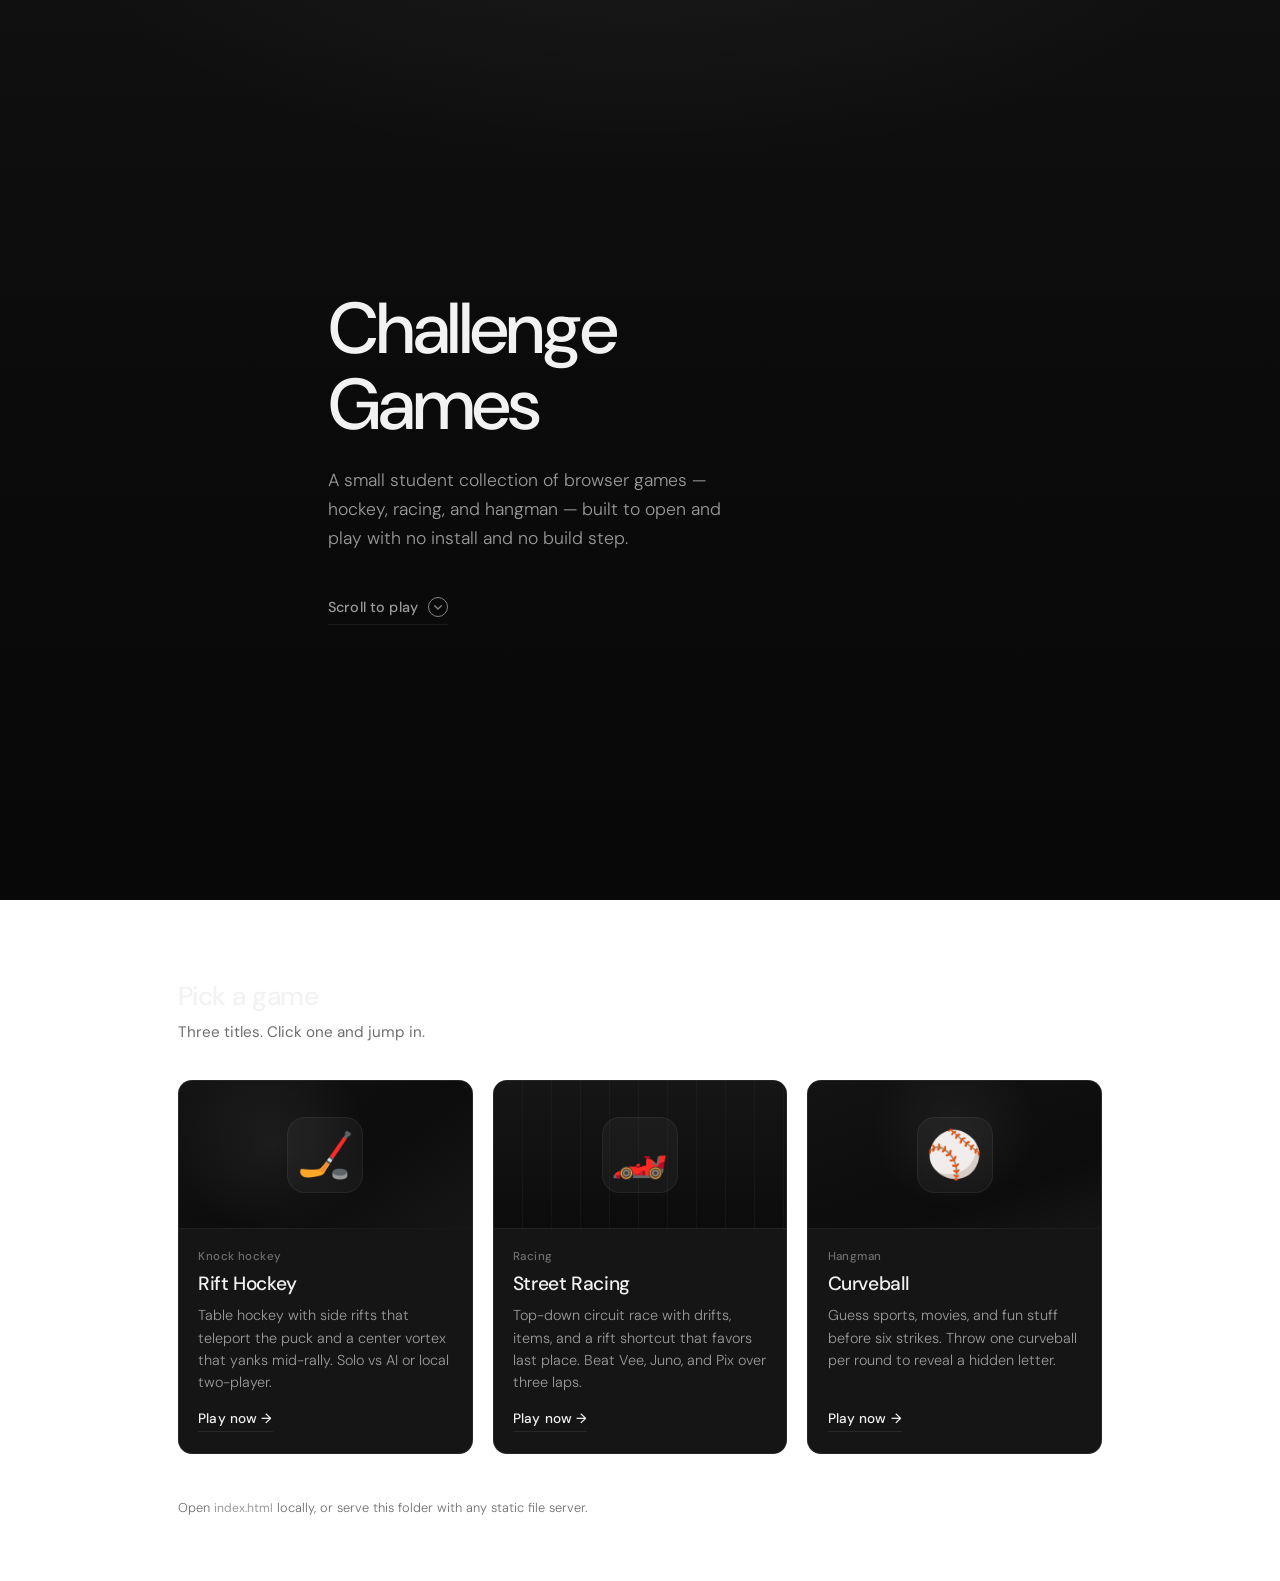
==== index.html @ 8379316e "Soften Challenge Games hub typography and layout. Drop Bebas Neue for DM Sans, ease all-caps shoutin" ====
<!DOCTYPE html>
<html lang="en">
<head>
  <meta charset="UTF-8" />
  <meta name="viewport" content="width=device-width, initial-scale=1" />
  <title>Challenge Games — Play Hub</title>
  <meta name="description" content="A student game collection hub for Rift Hockey, Street Racing, and Curveball — open a game and play in your browser." />
  <link rel="preconnect" href="https://fonts.googleapis.com" />
  <link rel="preconnect" href="https://fonts.gstatic.com" crossorigin />
  <link href="https://fonts.googleapis.com/css2?family=DM+Sans:opsz,wght@9..40,300;9..40,400;9..40,500;9..40,600&display=swap" rel="stylesheet" />
  <style>
    :root {
      --bg: #0b0b0b;
      --surface: #151515;
      --surface-2: #1a1a1a;
      --text: #f2f2f2;
      --muted: #9a9a9a;
      --dim: #6e6e6e;
      --line: rgba(255, 255, 255, 0.08);
      --line-soft: rgba(255, 255, 255, 0.05);
    }

    * { box-sizing: border-box; margin: 0; padding: 0; }

    html {
      scroll-behavior: smooth;
    }

    body {
      min-height: 100vh;
      font-family: "DM Sans", sans-serif;
      font-weight: 400;
      color: var(--text);
      background:
        radial-gradient(ellipse 80% 50% at 50% -10%, rgba(255, 255, 255, 0.045), transparent 58%),
        linear-gradient(180deg, #101010 0%, var(--bg) 42%, #080808 100%);
      background-attachment: fixed;
      overflow-x: hidden;
      -webkit-font-smoothing: antialiased;
    }

    .page {
      position: relative;
      z-index: 1;
    }

    /* —— Overview / landing (above the fold) —— */
    .overview {
      min-height: 100vh;
      min-height: 100dvh;
      display: flex;
      flex-direction: column;
      align-items: flex-start;
      justify-content: center;
      text-align: left;
      padding: 4rem 1.75rem 3rem;
      max-width: 680px;
      margin: 0 auto;
      animation: rise 0.85s cubic-bezier(0.22, 1, 0.36, 1) both;
    }

    .brand {
      font-family: "DM Sans", sans-serif;
      font-size: clamp(2.75rem, 10vw, 4.5rem);
      font-weight: 500;
      letter-spacing: -0.035em;
      line-height: 1.05;
      color: var(--text);
    }

    .lede {
      margin: 1.5rem 0 0;
      max-width: 26rem;
      color: var(--muted);
      font-size: clamp(1rem, 2.2vw, 1.1rem);
      line-height: 1.65;
      font-weight: 300;
    }

    .scroll-cta {
      display: inline-flex;
      align-items: center;
      gap: 0.65rem;
      margin-top: 2.75rem;
      text-decoration: none;
      color: var(--muted);
      font-weight: 500;
      font-size: 0.9rem;
      letter-spacing: 0.01em;
      border-bottom: 1px solid var(--line);
      padding-bottom: 0.4rem;
      transition: color 0.2s ease, border-color 0.2s ease;
    }

    .scroll-cta:hover,
    .scroll-cta:focus-visible {
      color: var(--text);
      border-color: rgba(255, 255, 255, 0.28);
      outline: none;
    }

    .scroll-cta:focus-visible {
      box-shadow: 0 0 0 2px var(--bg), 0 0 0 4px rgba(255, 255, 255, 0.35);
    }

    .scroll-arrow {
      width: 20px;
      height: 20px;
      border: 1px solid currentColor;
      border-radius: 50%;
      display: grid;
      place-items: center;
      opacity: 0.85;
      animation: bob 2.2s ease-in-out infinite;
    }

    .scroll-arrow svg {
      width: 10px;
      height: 10px;
      display: block;
    }

    /* —— Catalog (below the fold) —— */
    .catalog {
      max-width: 980px;
      margin: 0 auto;
      padding: 5rem 1.75rem 4rem;
      scroll-margin-top: 1.5rem;
      border-top: 1px solid var(--line-soft);
    }

    .catalog-head {
      margin-bottom: 2.25rem;
      animation: rise 0.7s cubic-bezier(0.22, 1, 0.36, 1) both;
    }

    .catalog-head h2 {
      font-family: "DM Sans", sans-serif;
      font-size: clamp(1.35rem, 3vw, 1.65rem);
      font-weight: 500;
      letter-spacing: -0.02em;
      line-height: 1.2;
      color: var(--text);
    }

    .catalog-head p {
      margin-top: 0.55rem;
      color: var(--dim);
      font-size: 0.95rem;
      font-weight: 400;
      line-height: 1.5;
    }

    .games {
      display: grid;
      gap: 1.15rem;
      grid-template-columns: 1fr;
      animation: rise 0.7s cubic-bezier(0.22, 1, 0.36, 1) 0.08s both;
    }

    @media (min-width: 740px) {
      .games { grid-template-columns: repeat(3, 1fr); gap: 1.25rem; }
    }

    .game {
      display: flex;
      flex-direction: column;
      text-decoration: none;
      color: inherit;
      background: var(--surface);
      border: 1px solid var(--line);
      border-radius: 14px;
      overflow: hidden;
      transition: background 0.2s ease, border-color 0.2s ease;
      min-height: 100%;
    }

    .game:hover,
    .game:focus-visible {
      background: var(--surface-2);
      border-color: rgba(255, 255, 255, 0.14);
      outline: none;
    }

    .game:focus-visible {
      box-shadow: 0 0 0 2px var(--bg), 0 0 0 4px rgba(255, 255, 255, 0.35);
    }

    .preview {
      position: relative;
      height: 148px;
      overflow: hidden;
      display: grid;
      place-items: center;
      background: #101010;
      border-bottom: 1px solid var(--line-soft);
    }

    .preview-hockey {
      background:
        radial-gradient(circle at 32% 42%, rgba(255, 255, 255, 0.06), transparent 44%),
        linear-gradient(145deg, #141414 0%, #0c0c0c 55%, #161616 100%);
    }

    .preview-race {
      background:
        repeating-linear-gradient(90deg, transparent 0 28px, rgba(255, 255, 255, 0.03) 28px 29px),
        linear-gradient(180deg, #161616 0%, #0c0c0c 100%);
    }

    .preview-hangman {
      background:
        radial-gradient(circle at 50% 32%, rgba(255, 255, 255, 0.055), transparent 46%),
        linear-gradient(160deg, #131313, #0c0c0c 70%, #151515);
    }

    .preview-emoji {
      position: relative;
      z-index: 1;
      display: grid;
      place-items: center;
      width: 4.75rem;
      height: 4.75rem;
      border-radius: 18px;
      background: rgba(255, 255, 255, 0.04);
      border: 1px solid rgba(255, 255, 255, 0.06);
      font-family: "Apple Color Emoji", "Segoe UI Emoji", "Noto Color Emoji", sans-serif;
      font-size: clamp(2.4rem, 7vw, 2.85rem);
      line-height: 1;
      transition: transform 0.22s ease, background 0.22s ease;
      user-select: none;
    }

    .game:hover .preview-emoji,
    .game:focus-visible .preview-emoji {
      transform: translateY(-2px);
      background: rgba(255, 255, 255, 0.06);
    }

    .body {
      display: flex;
      flex-direction: column;
      gap: 0.5rem;
      padding: 1.25rem 1.2rem 1.35rem;
      flex: 1;
    }

    .eyebrow {
      font-size: 0.72rem;
      letter-spacing: 0.04em;
      color: var(--dim);
      font-weight: 500;
    }

    .title {
      font-family: "DM Sans", sans-serif;
      font-size: 1.2rem;
      font-weight: 500;
      letter-spacing: -0.02em;
      line-height: 1.25;
      color: var(--text);
    }

    .desc {
      color: var(--muted);
      font-size: 0.9rem;
      line-height: 1.55;
      font-weight: 300;
      flex: 1;
    }

    .cta {
      display: inline-flex;
      align-items: center;
      gap: 0.35rem;
      margin-top: 0.55rem;
      align-self: flex-start;
      font-weight: 500;
      font-size: 0.85rem;
      letter-spacing: 0.01em;
      color: var(--text);
      border-bottom: 1px solid var(--line);
      padding-bottom: 0.2rem;
      transition: border-color 0.2s ease, color 0.2s ease;
    }

    .game:hover .cta,
    .game:focus-visible .cta {
      border-color: rgba(255, 255, 255, 0.35);
    }

    .foot {
      margin-top: 2.75rem;
      text-align: left;
      color: var(--dim);
      font-size: 0.8rem;
      font-weight: 300;
      line-height: 1.5;
    }

    .foot code {
      font-family: "DM Sans", sans-serif;
      color: var(--muted);
      font-size: 0.95em;
      font-weight: 400;
    }

    @keyframes rise {
      from { opacity: 0; transform: translateY(12px); }
      to { opacity: 1; transform: translateY(0); }
    }

    @keyframes bob {
      0%, 100% { transform: translateY(0); }
      50% { transform: translateY(4px); }
    }

    @media (prefers-reduced-motion: reduce) {
      html { scroll-behavior: auto; }
      .overview, .catalog-head, .games, .game { animation: none; transition: none; }
      .scroll-arrow { animation: none; }
      .game:hover .preview-emoji,
      .game:focus-visible .preview-emoji { transform: none; }
    }
  </style>
</head>
<body>
  <main class="page">
    <header class="overview">
      <h1 class="brand">Challenge<br />Games</h1>
      <p class="lede">
        A small student collection of browser games — hockey, racing, and hangman —
        built to open and play with no install and no build step.
      </p>
      <a class="scroll-cta" href="#games">
        Scroll to play
        <span class="scroll-arrow" aria-hidden="true">
          <svg viewBox="0 0 12 12" fill="none" xmlns="http://www.w3.org/2000/svg">
            <path d="M2 4.5L6 8.5L10 4.5" stroke="currentColor" stroke-width="1.6" stroke-linecap="round" stroke-linejoin="round" />
          </svg>
        </span>
      </a>
    </header>

    <section class="catalog" id="games" aria-label="Game catalog">
      <div class="catalog-head">
        <h2>Pick a game</h2>
        <p>Three titles. Click one and jump in.</p>
      </div>

      <div class="games">
        <a class="game" href="rifthockey.html">
          <div class="preview preview-hockey" aria-hidden="true">
            <span class="preview-emoji">🏒</span>
          </div>
          <div class="body">
            <span class="eyebrow">Knock hockey</span>
            <h2 class="title">Rift Hockey</h2>
            <p class="desc">Table hockey with side rifts that teleport the puck and a center vortex that yanks mid-rally. Solo vs AI or local two-player.</p>
            <span class="cta">Play now →</span>
          </div>
        </a>

        <a class="game" href="street-racing/">
          <div class="preview preview-race" aria-hidden="true">
            <span class="preview-emoji">🏎️</span>
          </div>
          <div class="body">
            <span class="eyebrow">Racing</span>
            <h2 class="title">Street Racing</h2>
            <p class="desc">Top-down circuit race with drifts, items, and a rift shortcut that favors last place. Beat Vee, Juno, and Pix over three laps.</p>
            <span class="cta">Play now →</span>
          </div>
        </a>

        <a class="game" href="hangman.html">
          <div class="preview preview-hangman" aria-hidden="true">
            <span class="preview-emoji">⚾</span>
          </div>
          <div class="body">
            <span class="eyebrow">Hangman</span>
            <h2 class="title">Curveball</h2>
            <p class="desc">Guess sports, movies, and fun stuff before six strikes. Throw one curveball per round to reveal a hidden letter.</p>
            <span class="cta">Play now →</span>
          </div>
        </a>
      </div>

      <p class="foot">Open <code>index.html</code> locally, or serve this folder with any static file server.</p>
    </section>
  </main>
</body>
</html>
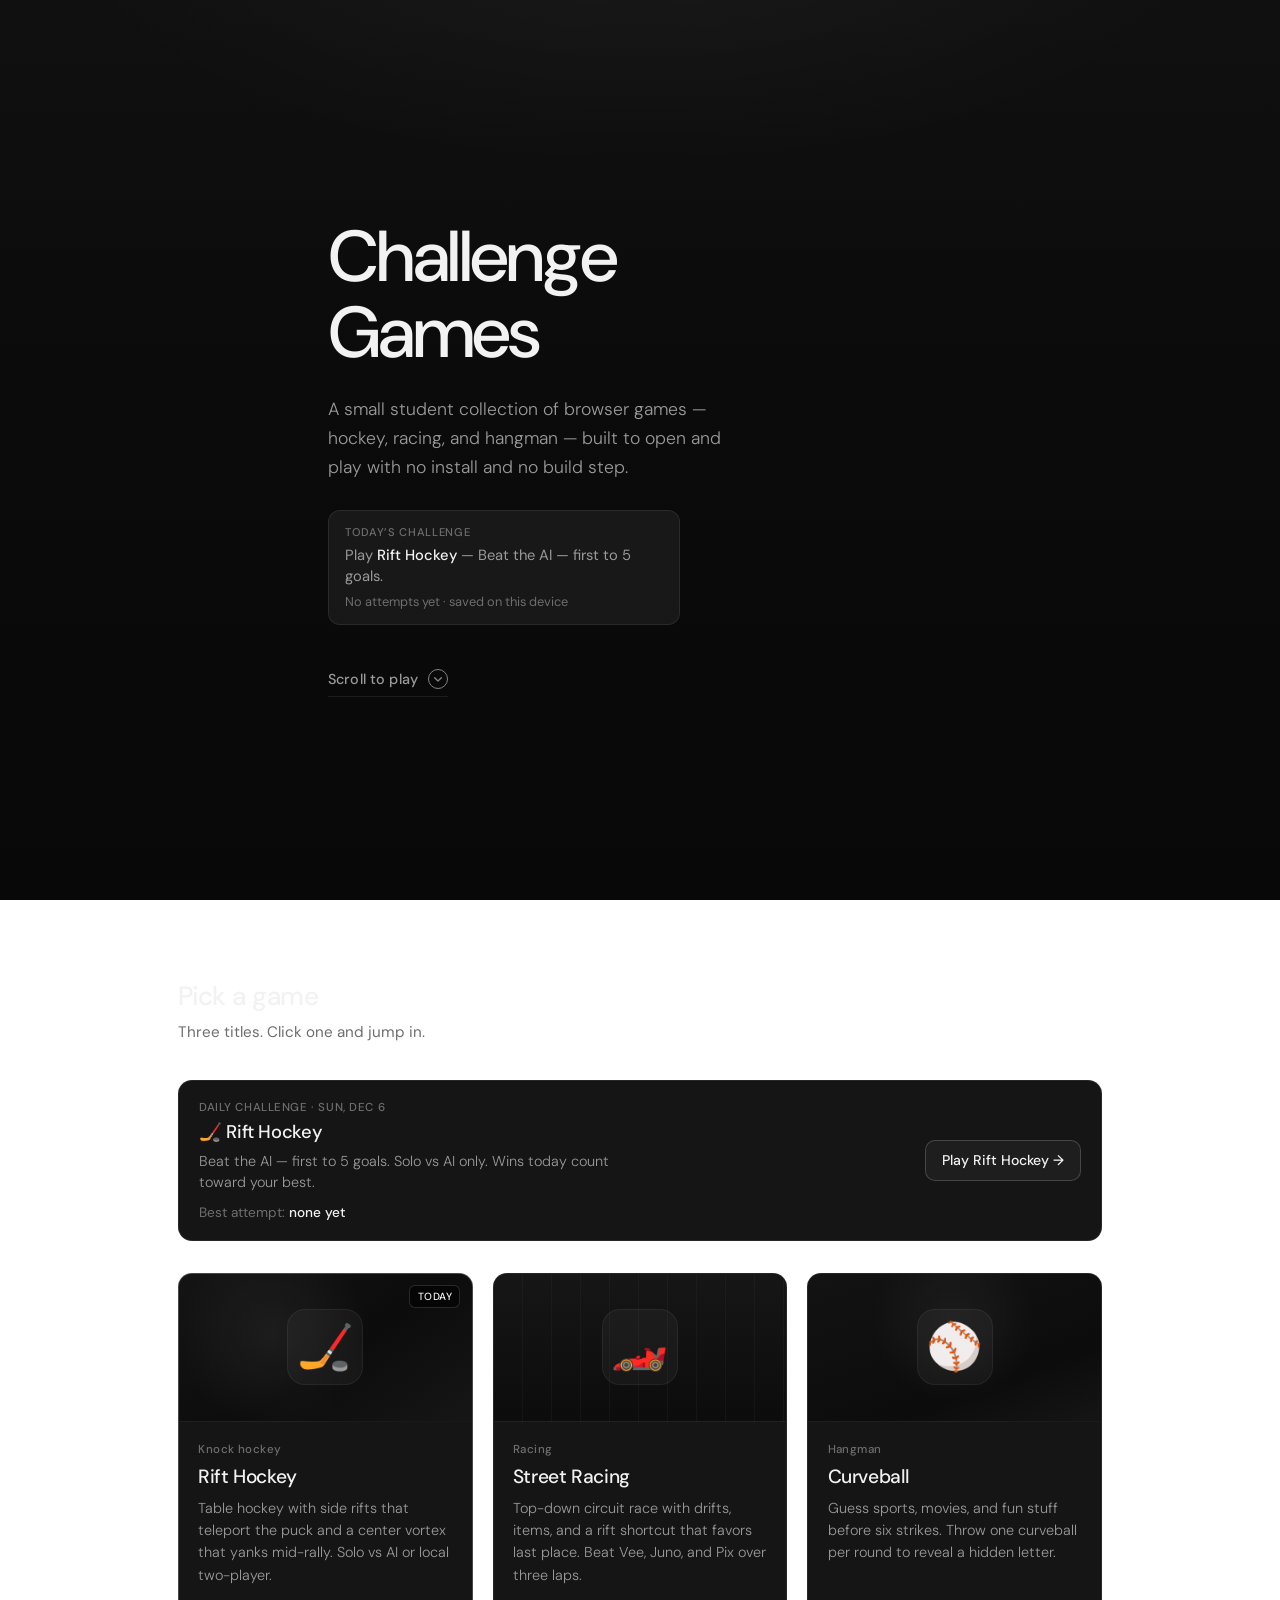
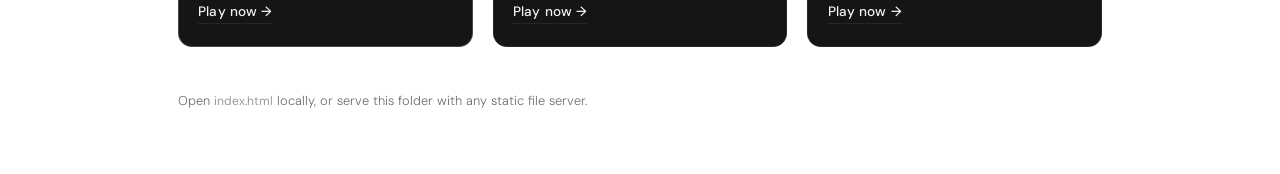
==== commit 003864e4: "Add daily challenge and terminal easter egg on the hub. Rotate a featured game each local day among " ====
--- a/index.html
+++ b/index.html
@@ -7,7 +7,7 @@
   <meta name="description" content="A student game collection hub for Rift Hockey, Street Racing, and Curveball — open a game and play in your browser." />
   <link rel="preconnect" href="https://fonts.googleapis.com" />
   <link rel="preconnect" href="https://fonts.gstatic.com" crossorigin />
-  <link href="https://fonts.googleapis.com/css2?family=DM+Sans:opsz,wght@9..40,300;9..40,400;9..40,500;9..40,600&display=swap" rel="stylesheet" />
+  <link href="https://fonts.googleapis.com/css2?family=DM+Sans:opsz,wght@9..40,300;9..40,400;9..40,500;9..40,600&family=IBM+Plex+Mono:wght@400;500&display=swap" rel="stylesheet" />
   <style>
     :root {
       --bg: #0b0b0b;
@@ -18,6 +18,7 @@
       --dim: #6e6e6e;
       --line: rgba(255, 255, 255, 0.08);
       --line-soft: rgba(255, 255, 255, 0.05);
+      --accent-soft: rgba(255, 255, 255, 0.06);
     }
 
     * { box-sizing: border-box; margin: 0; padding: 0; }
@@ -37,6 +38,7 @@
       background-attachment: fixed;
       overflow-x: hidden;
       -webkit-font-smoothing: antialiased;
+      transition: background 0.35s ease, color 0.35s ease;
     }
 
     .page {
@@ -66,6 +68,14 @@
       letter-spacing: -0.035em;
       line-height: 1.05;
       color: var(--text);
+      cursor: default;
+      user-select: none;
+    }
+
+    .brand:focus-visible {
+      outline: none;
+      box-shadow: 0 0 0 2px var(--bg), 0 0 0 4px rgba(255, 255, 255, 0.35);
+      border-radius: 4px;
     }
 
     .lede {
@@ -75,6 +85,59 @@
       font-size: clamp(1rem, 2.2vw, 1.1rem);
       line-height: 1.65;
       font-weight: 300;
+    }
+
+    .daily-chip {
+      display: inline-flex;
+      flex-direction: column;
+      align-items: flex-start;
+      gap: 0.35rem;
+      margin-top: 1.75rem;
+      max-width: 22rem;
+      padding: 0.9rem 1rem;
+      text-decoration: none;
+      color: inherit;
+      background: var(--accent-soft);
+      border: 1px solid var(--line);
+      border-radius: 12px;
+      transition: background 0.2s ease, border-color 0.2s ease;
+    }
+
+    .daily-chip:hover,
+    .daily-chip:focus-visible {
+      background: rgba(255, 255, 255, 0.08);
+      border-color: rgba(255, 255, 255, 0.16);
+      outline: none;
+    }
+
+    .daily-chip:focus-visible {
+      box-shadow: 0 0 0 2px var(--bg), 0 0 0 4px rgba(255, 255, 255, 0.35);
+    }
+
+    .daily-chip .label {
+      font-size: 0.7rem;
+      letter-spacing: 0.06em;
+      text-transform: uppercase;
+      color: var(--dim);
+      font-weight: 500;
+    }
+
+    .daily-chip .goal {
+      font-size: 0.92rem;
+      line-height: 1.45;
+      color: var(--muted);
+      font-weight: 400;
+    }
+
+    .daily-chip .goal strong {
+      color: var(--text);
+      font-weight: 500;
+    }
+
+    .daily-chip .best {
+      font-size: 0.8rem;
+      color: var(--dim);
+      font-weight: 400;
     }
 
     .scroll-cta {
@@ -149,6 +212,87 @@
       font-size: 0.95rem;
       font-weight: 400;
       line-height: 1.5;
+    }
+
+    .daily-panel {
+      margin-bottom: 2rem;
+      padding: 1.15rem 1.25rem;
+      background: var(--surface);
+      border: 1px solid var(--line);
+      border-radius: 14px;
+      animation: rise 0.7s cubic-bezier(0.22, 1, 0.36, 1) 0.04s both;
+    }
+
+    .daily-panel .row {
+      display: flex;
+      flex-wrap: wrap;
+      align-items: flex-start;
+      justify-content: space-between;
+      gap: 1rem 1.5rem;
+    }
+
+    .daily-panel .kicker {
+      font-size: 0.72rem;
+      letter-spacing: 0.05em;
+      text-transform: uppercase;
+      color: var(--dim);
+      font-weight: 500;
+    }
+
+    .daily-panel h3 {
+      margin-top: 0.35rem;
+      font-size: 1.15rem;
+      font-weight: 500;
+      letter-spacing: -0.02em;
+      color: var(--text);
+    }
+
+    .daily-panel .blurb {
+      margin-top: 0.4rem;
+      max-width: 28rem;
+      color: var(--muted);
+      font-size: 0.9rem;
+      line-height: 1.5;
+      font-weight: 300;
+    }
+
+    .daily-panel .score-line {
+      margin-top: 0.65rem;
+      font-size: 0.85rem;
+      color: var(--dim);
+    }
+
+    .daily-panel .score-line span {
+      color: var(--text);
+      font-weight: 500;
+    }
+
+    .daily-play {
+      display: inline-flex;
+      align-items: center;
+      gap: 0.35rem;
+      align-self: center;
+      text-decoration: none;
+      color: var(--text);
+      font-weight: 500;
+      font-size: 0.88rem;
+      padding: 0.65rem 1rem;
+      border: 1px solid rgba(255, 255, 255, 0.18);
+      border-radius: 10px;
+      background: rgba(255, 255, 255, 0.04);
+      transition: background 0.2s ease, border-color 0.2s ease;
+      white-space: nowrap;
+    }
+
+    .daily-play:hover,
+    .daily-play:focus-visible {
+      background: rgba(255, 255, 255, 0.08);
+      border-color: rgba(255, 255, 255, 0.32);
+      outline: none;
+    }
+
+    .daily-play:focus-visible {
+      box-shadow: 0 0 0 2px var(--bg), 0 0 0 4px rgba(255, 255, 255, 0.35);
     }
 
     .games {
@@ -173,6 +317,7 @@
       overflow: hidden;
       transition: background 0.2s ease, border-color 0.2s ease;
       min-height: 100%;
+      position: relative;
     }
 
     .game:hover,
@@ -184,6 +329,31 @@
 
     .game:focus-visible {
       box-shadow: 0 0 0 2px var(--bg), 0 0 0 4px rgba(255, 255, 255, 0.35);
+    }
+
+    .game.is-daily {
+      border-color: rgba(255, 255, 255, 0.22);
+    }
+
+    .game .today-badge {
+      position: absolute;
+      top: 0.7rem;
+      right: 0.7rem;
+      z-index: 2;
+      font-size: 0.65rem;
+      letter-spacing: 0.05em;
+      text-transform: uppercase;
+      font-weight: 500;
+      color: var(--text);
+      background: rgba(0, 0, 0, 0.55);
+      border: 1px solid rgba(255, 255, 255, 0.14);
+      border-radius: 6px;
+      padding: 0.25rem 0.45rem;
+      display: none;
+    }
+
+    .game.is-daily .today-badge {
+      display: inline-block;
     }
 
     .preview {
@@ -305,6 +475,94 @@
       font-weight: 400;
     }
 
+    /* —— Retro terminal easter egg —— */
+    body.terminal-mode {
+      --bg: #020802;
+      --surface: #041204;
+      --surface-2: #071a07;
+      --text: #39ff14;
+      --muted: #2ec20a;
+      --dim: #1f8a08;
+      --line: rgba(57, 255, 20, 0.28);
+      --line-soft: rgba(57, 255, 20, 0.12);
+      --accent-soft: rgba(57, 255, 20, 0.06);
+      font-family: "IBM Plex Mono", ui-monospace, monospace;
+      background:
+        repeating-linear-gradient(
+          0deg,
+          transparent 0 2px,
+          rgba(0, 0, 0, 0.12) 2px 3px
+        ),
+        radial-gradient(ellipse 70% 40% at 50% 0%, rgba(57, 255, 20, 0.08), transparent 55%),
+        #020802;
+    }
+
+    body.terminal-mode .brand,
+    body.terminal-mode .catalog-head h2,
+    body.terminal-mode .title,
+    body.terminal-mode .daily-panel h3 {
+      font-family: "IBM Plex Mono", ui-monospace, monospace;
+      letter-spacing: -0.01em;
+      text-shadow: 0 0 12px rgba(57, 255, 20, 0.25);
+    }
+
+    body.terminal-mode .preview-emoji {
+      border-radius: 2px;
+      border-color: rgba(57, 255, 20, 0.35);
+      background: rgba(57, 255, 20, 0.05);
+      filter: grayscale(1) brightness(1.35) contrast(1.1);
+    }
+
+    body.terminal-mode .game,
+    body.terminal-mode .daily-panel,
+    body.terminal-mode .daily-chip {
+      border-radius: 2px;
+      box-shadow: inset 0 0 0 1px rgba(57, 255, 20, 0.08);
+    }
+
+    body.terminal-mode .scroll-arrow,
+    body.terminal-mode .daily-play {
+      border-radius: 2px;
+    }
+
+    body.terminal-mode::after {
+      content: "";
+      pointer-events: none;
+      position: fixed;
+      inset: 0;
+      z-index: 40;
+      background: linear-gradient(
+        rgba(18, 16, 16, 0) 50%,
+        rgba(0, 0, 0, 0.08) 50%
+      );
+      background-size: 100% 3px;
+      opacity: 0.35;
+      animation: crt-flicker 2.8s steps(2) infinite;
+    }
+
+    .terminal-toast {
+      position: fixed;
+      left: 1rem;
+      bottom: 1rem;
+      z-index: 50;
+      font-family: "IBM Plex Mono", ui-monospace, monospace;
+      font-size: 0.78rem;
+      color: #39ff14;
+      background: rgba(0, 12, 0, 0.92);
+      border: 1px solid rgba(57, 255, 20, 0.4);
+      padding: 0.55rem 0.75rem;
+      border-radius: 2px;
+      opacity: 0;
+      pointer-events: none;
+      transform: translateY(6px);
+      transition: opacity 0.25s ease, transform 0.25s ease;
+    }
+
+    .terminal-toast.show {
+      opacity: 1;
+      transform: translateY(0);
+    }
+
     @keyframes rise {
       from { opacity: 0; transform: translateY(12px); }
       to { opacity: 1; transform: translateY(0); }
@@ -315,23 +573,36 @@
       50% { transform: translateY(4px); }
     }
 
+    @keyframes crt-flicker {
+      0%, 100% { opacity: 0.28; }
+      50% { opacity: 0.4; }
+    }
+
     @media (prefers-reduced-motion: reduce) {
       html { scroll-behavior: auto; }
-      .overview, .catalog-head, .games, .game { animation: none; transition: none; }
+      .overview, .catalog-head, .games, .game, .daily-panel { animation: none; transition: none; }
       .scroll-arrow { animation: none; }
       .game:hover .preview-emoji,
       .game:focus-visible .preview-emoji { transform: none; }
+      body { transition: none; }
+      body.terminal-mode::after { animation: none; opacity: 0.2; }
+      .terminal-toast { transition: none; transform: none; }
     }
   </style>
 </head>
 <body>
   <main class="page">
     <header class="overview">
-      <h1 class="brand">Challenge<br />Games</h1>
+      <h1 class="brand" id="brand" tabindex="0" title="Challenge Games">Challenge<br />Games</h1>
       <p class="lede">
         A small student collection of browser games — hockey, racing, and hangman —
         built to open and play with no install and no build step.
       </p>
+      <a class="daily-chip" id="daily-chip" href="#daily">
+        <span class="label">Today’s challenge</span>
+        <span class="goal" id="daily-chip-goal">Loading…</span>
+        <span class="best" id="daily-chip-best">No attempts yet</span>
+      </a>
       <a class="scroll-cta" href="#games">
         Scroll to play
         <span class="scroll-arrow" aria-hidden="true">
@@ -348,8 +619,21 @@
         <p>Three titles. Click one and jump in.</p>
       </div>
 
+      <aside class="daily-panel" id="daily" aria-label="Daily challenge">
+        <div class="row">
+          <div>
+            <p class="kicker">Daily challenge · <span id="daily-date">—</span></p>
+            <h3 id="daily-title">—</h3>
+            <p class="blurb" id="daily-blurb">—</p>
+            <p class="score-line" id="daily-score">Best attempt: <span>none yet</span></p>
+          </div>
+          <a class="daily-play" id="daily-play" href="#">Play challenge →</a>
+        </div>
+      </aside>
+
       <div class="games">
-        <a class="game" href="rifthockey.html">
+        <a class="game" data-game="rift-hockey" href="rifthockey.html">
+          <span class="today-badge">Today</span>
           <div class="preview preview-hockey" aria-hidden="true">
             <span class="preview-emoji">🏒</span>
           </div>
@@ -361,7 +645,8 @@
           </div>
         </a>
 
-        <a class="game" href="street-racing/">
+        <a class="game" data-game="street-racing" href="street-racing/">
+          <span class="today-badge">Today</span>
           <div class="preview preview-race" aria-hidden="true">
             <span class="preview-emoji">🏎️</span>
           </div>
@@ -373,7 +658,8 @@
           </div>
         </a>
 
-        <a class="game" href="hangman.html">
+        <a class="game" data-game="curveball" href="hangman.html">
+          <span class="today-badge">Today</span>
           <div class="preview preview-hangman" aria-hidden="true">
             <span class="preview-emoji">⚾</span>
           </div>
@@ -389,5 +675,177 @@
       <p class="foot">Open <code>index.html</code> locally, or serve this folder with any static file server.</p>
     </section>
   </main>
+
+  <div class="terminal-toast" id="terminal-toast" role="status" aria-live="polite">TERMINAL MODE // 10s</div>
+
+  <script>
+    (function () {
+      var CHALLENGES = [
+        {
+          id: "rift-hockey",
+          name: "Rift Hockey",
+          href: "rifthockey.html",
+          emoji: "🏒",
+          goal: "Beat the AI — first to 5 goals.",
+          tip: "Solo vs AI only. Wins today count toward your best."
+        },
+        {
+          id: "street-racing",
+          name: "Street Racing",
+          href: "street-racing/",
+          emoji: "🏎️",
+          goal: "Finish 1st on the circuit.",
+          tip: "Your best finishing place is saved for today."
+        },
+        {
+          id: "curveball",
+          name: "Curveball",
+          href: "hangman.html",
+          emoji: "⚾",
+          goal: "Solve a word with 3 or fewer strikes.",
+          tip: "Wins with few strikes update your best attempt."
+        }
+      ];
+
+      var STORAGE_PREFIX = "cg-daily-";
+
+      function localDateKey(d) {
+        var y = d.getFullYear();
+        var m = String(d.getMonth() + 1).padStart(2, "0");
+        var day = String(d.getDate()).padStart(2, "0");
+        return y + "-" + m + "-" + day;
+      }
+
+      function challengeForDate(d) {
+        var epochDay = Math.floor(Date.UTC(d.getFullYear(), d.getMonth(), d.getDate()) / 86400000);
+        return CHALLENGES[((epochDay % CHALLENGES.length) + CHALLENGES.length) % CHALLENGES.length];
+      }
+
+      function readRecord(dateKey) {
+        try {
+          var raw = localStorage.getItem(STORAGE_PREFIX + dateKey);
+          if (!raw) return null;
+          return JSON.parse(raw);
+        } catch (e) {
+          return null;
+        }
+      }
+
+      function formatBest(challenge, record) {
+        if (!record || record.gameId !== challenge.id || record.best == null) {
+          return "none yet";
+        }
+        if (challenge.id === "rift-hockey") {
+          return record.best + (record.best === 1 ? " win" : " wins");
+        }
+        if (challenge.id === "street-racing") {
+          var places = ["1st", "2nd", "3rd", "4th"];
+          return places[record.best] || (record.best + 1 + "th");
+        }
+        if (challenge.id === "curveball") {
+          return "won with " + record.best + (record.best === 1 ? " strike" : " strikes");
+        }
+        return String(record.best);
+      }
+
+      function renderDaily() {
+        var now = new Date();
+        var dateKey = localDateKey(now);
+        var challenge = challengeForDate(now);
+        var record = readRecord(dateKey);
+        var bestText = formatBest(challenge, record);
+        var playHref = challenge.href + (challenge.href.indexOf("?") >= 0 ? "&" : "?") + "daily=1";
+
+        var prettyDate = now.toLocaleDateString(undefined, {
+          weekday: "short",
+          month: "short",
+          day: "numeric"
+        });
+
+        document.getElementById("daily-date").textContent = prettyDate;
+        document.getElementById("daily-title").textContent = challenge.emoji + " " + challenge.name;
+        document.getElementById("daily-blurb").textContent = challenge.goal + " " + challenge.tip;
+        document.getElementById("daily-score").innerHTML = "Best attempt: <span>" + bestText + "</span>";
+
+        var play = document.getElementById("daily-play");
+        play.href = playHref;
+        play.textContent = "Play " + challenge.name + " →";
+
+        document.getElementById("daily-chip-goal").innerHTML =
+          "Play <strong>" + challenge.name + "</strong> — " + challenge.goal;
+        document.getElementById("daily-chip-best").textContent =
+          bestText === "none yet" ? "No attempts yet · saved on this device" : "Best: " + bestText;
+        document.getElementById("daily-chip").href = "#daily";
+
+        document.querySelectorAll(".game[data-game]").forEach(function (card) {
+          var isToday = card.getAttribute("data-game") === challenge.id;
+          card.classList.toggle("is-daily", isToday);
+          if (isToday) {
+            card.href = playHref;
+          }
+        });
+      }
+
+      renderDaily();
+
+      /* —— Easter egg: logo clicks + Konami —— */
+      var KONAMI = [
+        "ArrowUp", "ArrowUp", "ArrowDown", "ArrowDown",
+        "ArrowLeft", "ArrowRight", "ArrowLeft", "ArrowRight",
+        "b", "a"
+      ];
+      var konamiIndex = 0;
+      var brandClicks = 0;
+      var brandTimer = null;
+      var eggTimer = null;
+      var toast = document.getElementById("terminal-toast");
+      var brand = document.getElementById("brand");
+      var reduceMotion = window.matchMedia("(prefers-reduced-motion: reduce)").matches;
+
+      function activateTerminal() {
+        if (document.body.classList.contains("terminal-mode")) return;
+        document.body.classList.add("terminal-mode");
+        toast.textContent = reduceMotion ? "TERMINAL MODE" : "TERMINAL MODE // 10s";
+        toast.classList.add("show");
+        clearTimeout(eggTimer);
+        eggTimer = setTimeout(function () {
+          document.body.classList.remove("terminal-mode");
+          toast.classList.remove("show");
+        }, reduceMotion ? 8000 : 10000);
+      }
+
+      brand.addEventListener("click", function () {
+        brandClicks += 1;
+        clearTimeout(brandTimer);
+        brandTimer = setTimeout(function () { brandClicks = 0; }, 900);
+        if (brandClicks >= 5) {
+          brandClicks = 0;
+          activateTerminal();
+        }
+      });
+
+      brand.addEventListener("keydown", function (e) {
+        if (e.key === "Enter" || e.key === " ") {
+          e.preventDefault();
+          brand.click();
+        }
+      });
+
+      window.addEventListener("keydown", function (e) {
+        var key = e.key.length === 1 ? e.key.toLowerCase() : e.key;
+        var expected = KONAMI[konamiIndex];
+        if (expected.length === 1) expected = expected.toLowerCase();
+        if (key === expected) {
+          konamiIndex += 1;
+          if (konamiIndex === KONAMI.length) {
+            konamiIndex = 0;
+            activateTerminal();
+          }
+        } else {
+          konamiIndex = key === KONAMI[0] ? 1 : 0;
+        }
+      });
+    })();
+  </script>
 </body>
 </html>
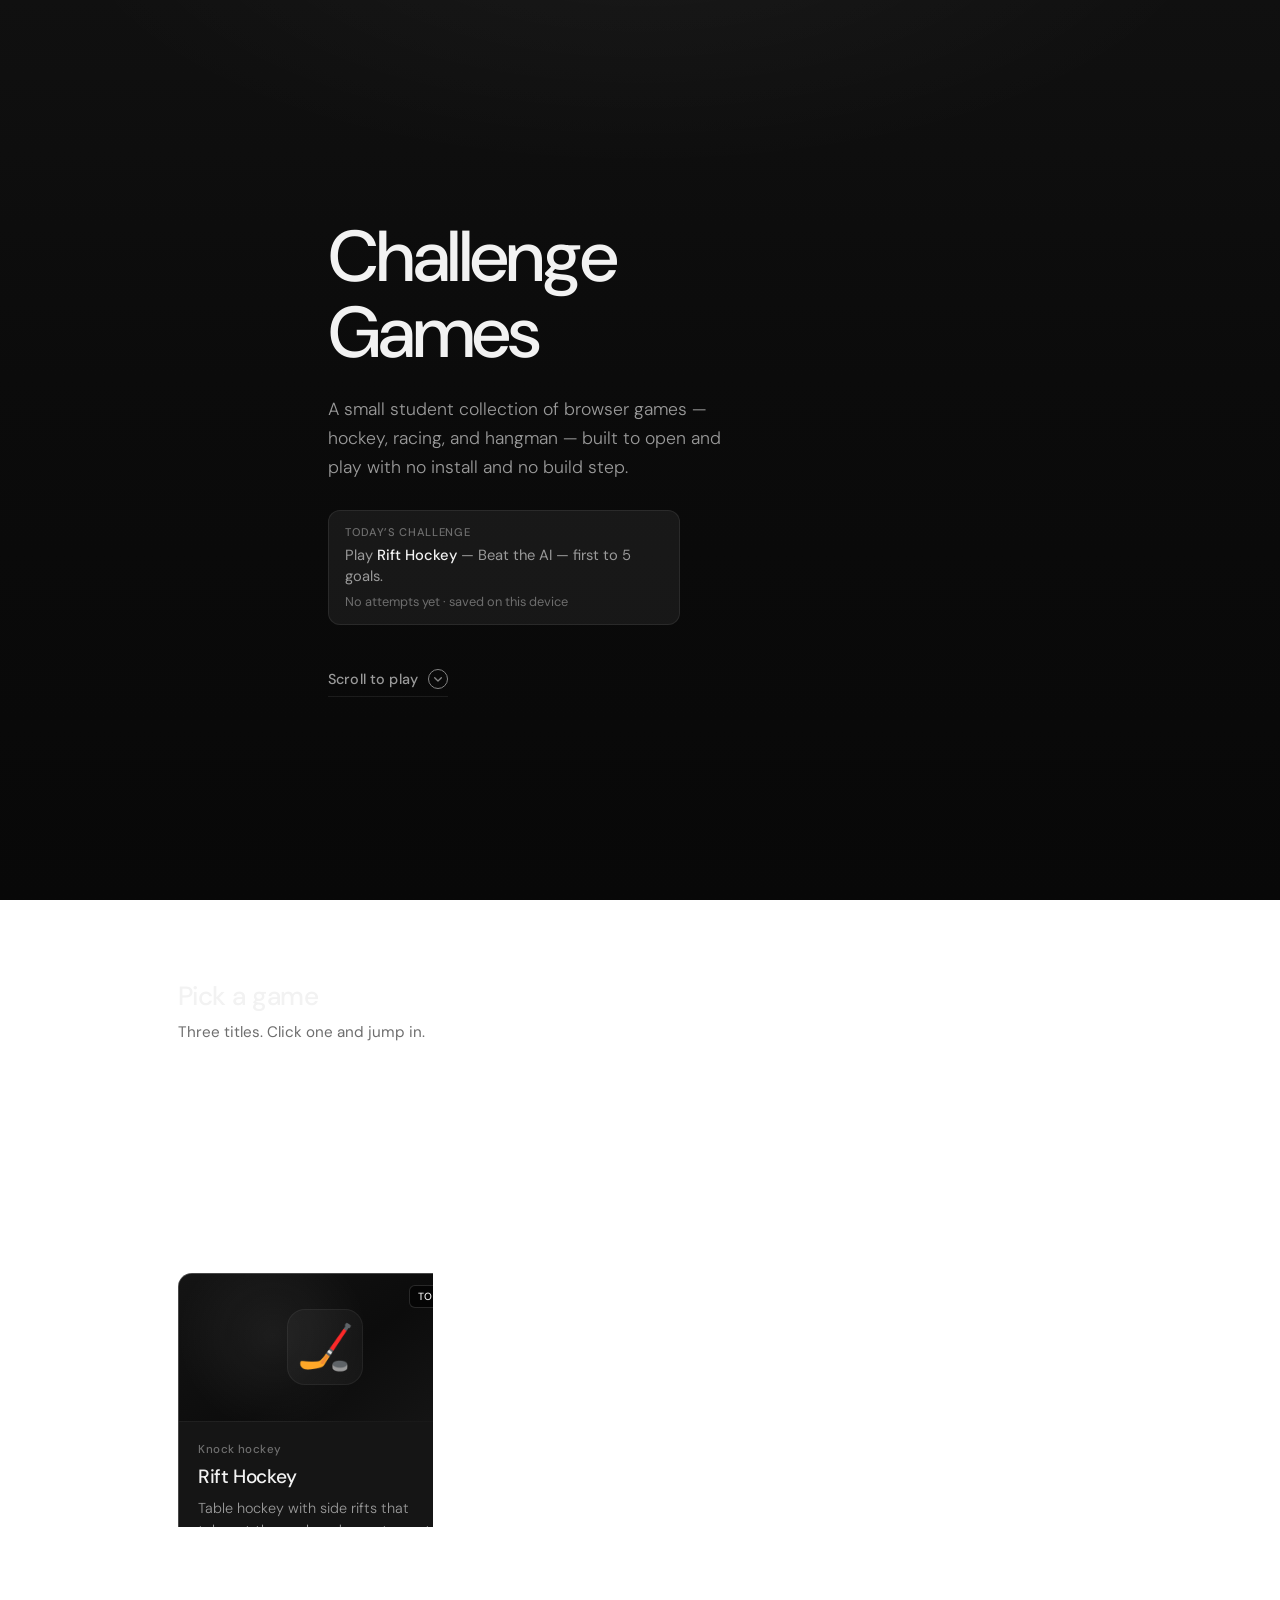
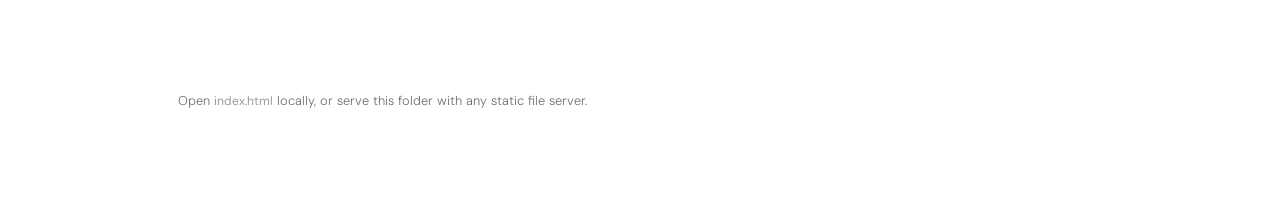
==== commit 8aaa6a19: "Simplify hub easter egg to ↑↓↑↓ with a subtle hint Replace the full Konami sequence with a short up-" ====
--- a/index.html
+++ b/index.html
@@ -473,6 +473,16 @@
       color: var(--muted);
       font-size: 0.95em;
       font-weight: 400;
+    }
+
+    .egg-hint {
+      margin-top: 0.65rem;
+      text-align: left;
+      color: var(--dim);
+      font-size: 0.72rem;
+      font-weight: 300;
+      letter-spacing: 0.02em;
+      opacity: 0.72;
     }
 
     /* —— Retro terminal easter egg —— */
@@ -673,6 +683,7 @@
       </div>
 
       <p class="foot">Open <code>index.html</code> locally, or serve this folder with any static file server.</p>
+      <p class="egg-hint" aria-hidden="true">psst: ↑↓↑↓</p>
     </section>
   </main>
 
@@ -788,13 +799,9 @@
 
       renderDaily();
 
-      /* —— Easter egg: logo clicks + Konami —— */
-      var KONAMI = [
-        "ArrowUp", "ArrowUp", "ArrowDown", "ArrowDown",
-        "ArrowLeft", "ArrowRight", "ArrowLeft", "ArrowRight",
-        "b", "a"
-      ];
-      var konamiIndex = 0;
+      /* —— Easter egg: logo clicks + short ↑↓↑↓ —— */
+      var EGG_SEQ = ["ArrowUp", "ArrowDown", "ArrowUp", "ArrowDown"];
+      var eggIndex = 0;
       var brandClicks = 0;
       var brandTimer = null;
       var eggTimer = null;
@@ -832,17 +839,15 @@
       });
 
       window.addEventListener("keydown", function (e) {
-        var key = e.key.length === 1 ? e.key.toLowerCase() : e.key;
-        var expected = KONAMI[konamiIndex];
-        if (expected.length === 1) expected = expected.toLowerCase();
-        if (key === expected) {
-          konamiIndex += 1;
-          if (konamiIndex === KONAMI.length) {
-            konamiIndex = 0;
+        var key = e.key;
+        if (key === EGG_SEQ[eggIndex]) {
+          eggIndex += 1;
+          if (eggIndex === EGG_SEQ.length) {
+            eggIndex = 0;
             activateTerminal();
           }
         } else {
-          konamiIndex = key === KONAMI[0] ? 1 : 0;
+          eggIndex = key === EGG_SEQ[0] ? 1 : 0;
         }
       });
     })();
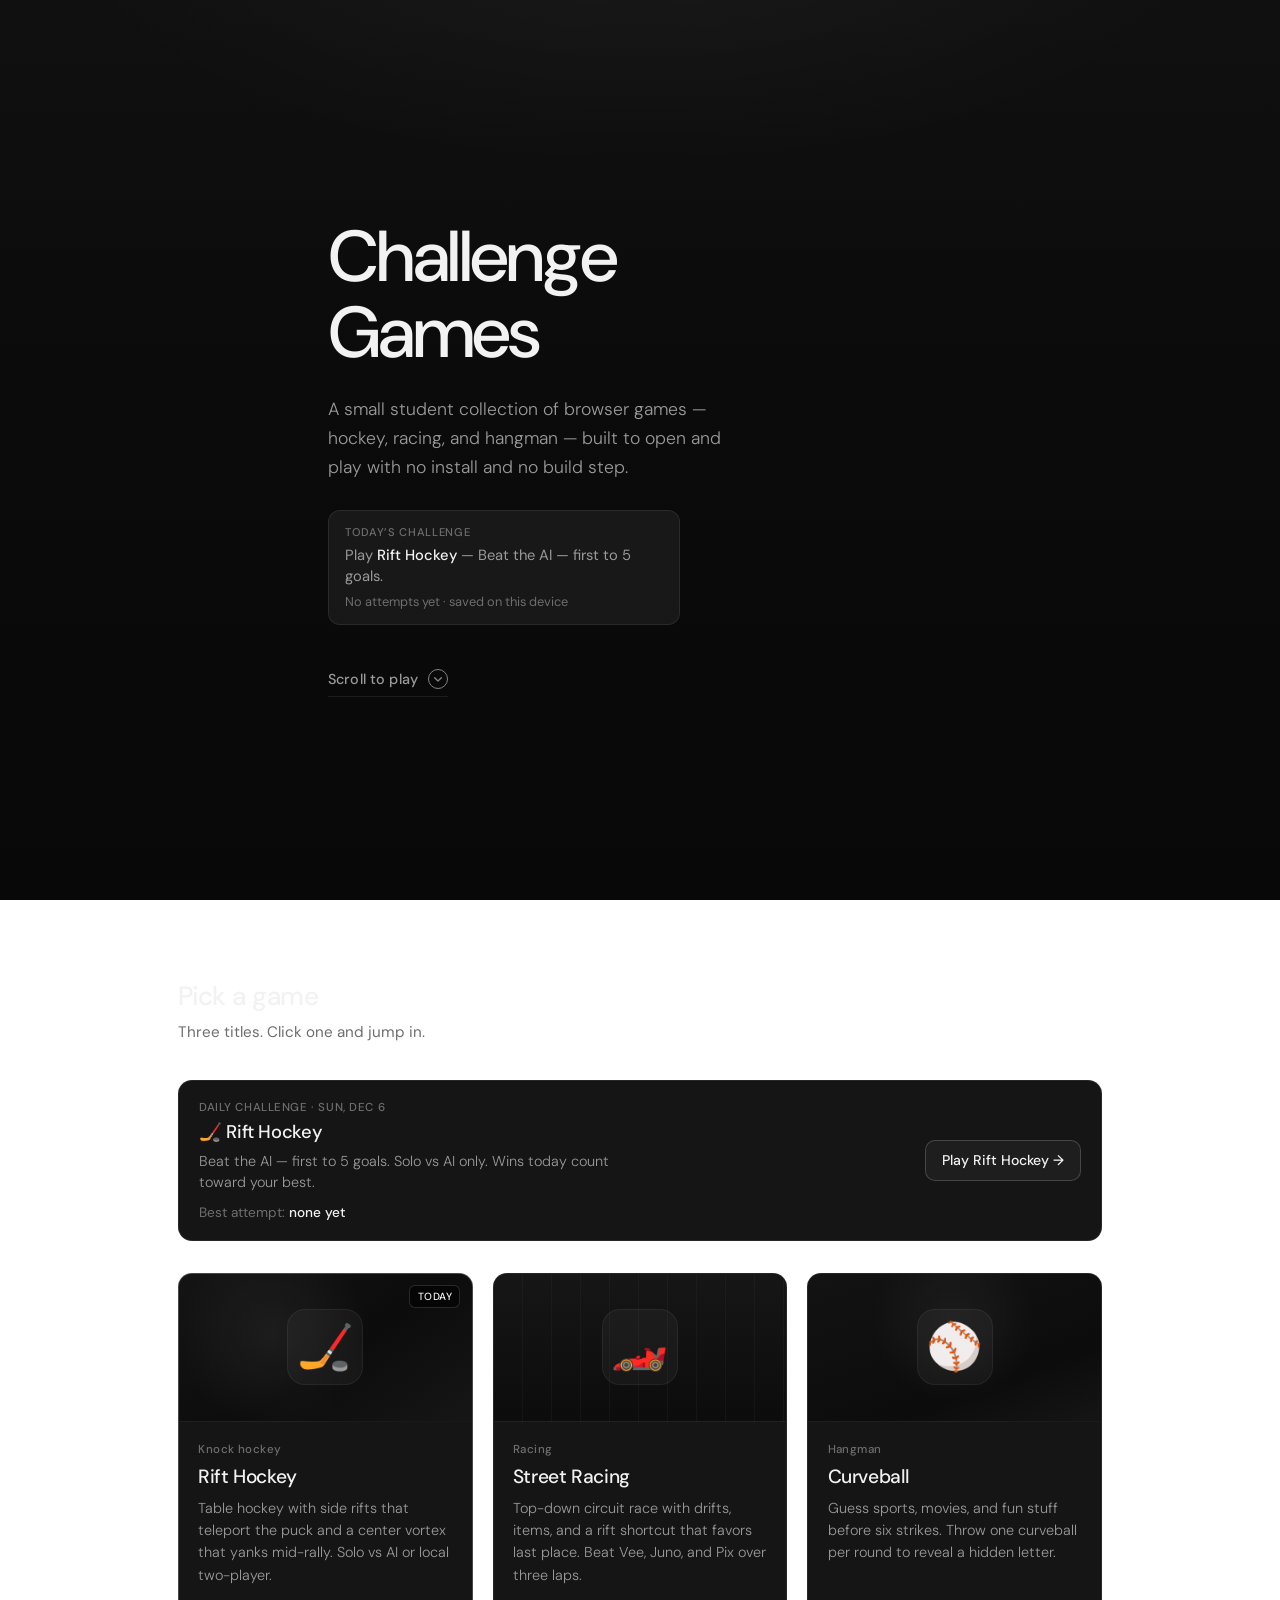
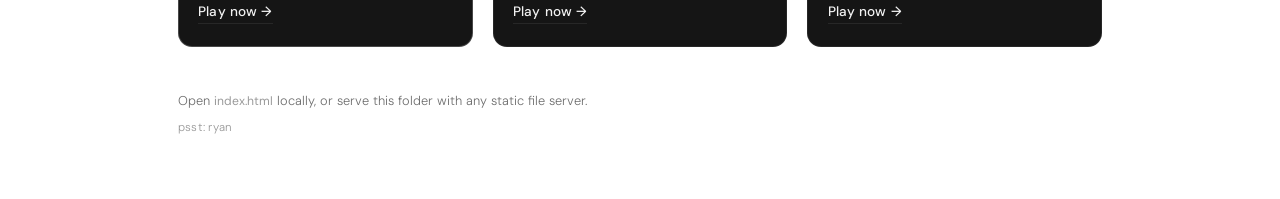
==== commit dd316ce1: "Change hub easter egg trigger to typing ryan. Replace ↑↓↑↓ with a case-insensitive letter buffer tha" ====
--- a/index.html
+++ b/index.html
@@ -683,7 +683,7 @@
       </div>
 
       <p class="foot">Open <code>index.html</code> locally, or serve this folder with any static file server.</p>
-      <p class="egg-hint" aria-hidden="true">psst: ↑↓↑↓</p>
+      <p class="egg-hint" aria-hidden="true">psst: ryan</p>
     </section>
   </main>
 
@@ -799,9 +799,11 @@
 
       renderDaily();
 
-      /* —— Easter egg: logo clicks + short ↑↓↑↓ —— */
-      var EGG_SEQ = ["ArrowUp", "ArrowDown", "ArrowUp", "ArrowDown"];
-      var eggIndex = 0;
+      /* —— Easter egg: type "ryan" (or 5× logo clicks) —— */
+      var CODE = "ryan";
+      var buffer = "";
+      var bufferTimer = null;
+      var BUFFER_TIMEOUT_MS = 1500;
       var brandClicks = 0;
       var brandTimer = null;
       var eggTimer = null;
@@ -821,6 +823,20 @@
         }, reduceMotion ? 8000 : 10000);
       }
 
+      function resetBuffer() {
+        buffer = "";
+        clearTimeout(bufferTimer);
+        bufferTimer = null;
+      }
+
+      function isTypingTarget(el) {
+        if (!el || el === document.body || el === document.documentElement) return false;
+        var tag = (el.tagName || "").toLowerCase();
+        if (tag === "input" || tag === "textarea" || tag === "select") return true;
+        if (el.isContentEditable) return true;
+        return false;
+      }
+
       brand.addEventListener("click", function () {
         brandClicks += 1;
         clearTimeout(brandTimer);
@@ -838,16 +854,34 @@
         }
       });
 
-      window.addEventListener("keydown", function (e) {
-        var key = e.key;
-        if (key === EGG_SEQ[eggIndex]) {
-          eggIndex += 1;
-          if (eggIndex === EGG_SEQ.length) {
-            eggIndex = 0;
+      document.addEventListener("keydown", function (e) {
+        if (e.defaultPrevented || e.ctrlKey || e.metaKey || e.altKey) return;
+        if (isTypingTarget(e.target)) return;
+        if (e.key.length !== 1) {
+          resetBuffer();
+          return;
+        }
+
+        var ch = e.key.toLowerCase();
+        if (ch < "a" || ch > "z") {
+          resetBuffer();
+          return;
+        }
+
+        clearTimeout(bufferTimer);
+        bufferTimer = setTimeout(resetBuffer, BUFFER_TIMEOUT_MS);
+
+        var next = buffer + ch;
+        if (CODE.indexOf(next) === 0) {
+          buffer = next;
+          if (buffer === CODE) {
+            resetBuffer();
             activateTerminal();
           }
+        } else if (CODE.charAt(0) === ch) {
+          buffer = ch;
         } else {
-          eggIndex = key === EGG_SEQ[0] ? 1 : 0;
+          resetBuffer();
         }
       });
     })();
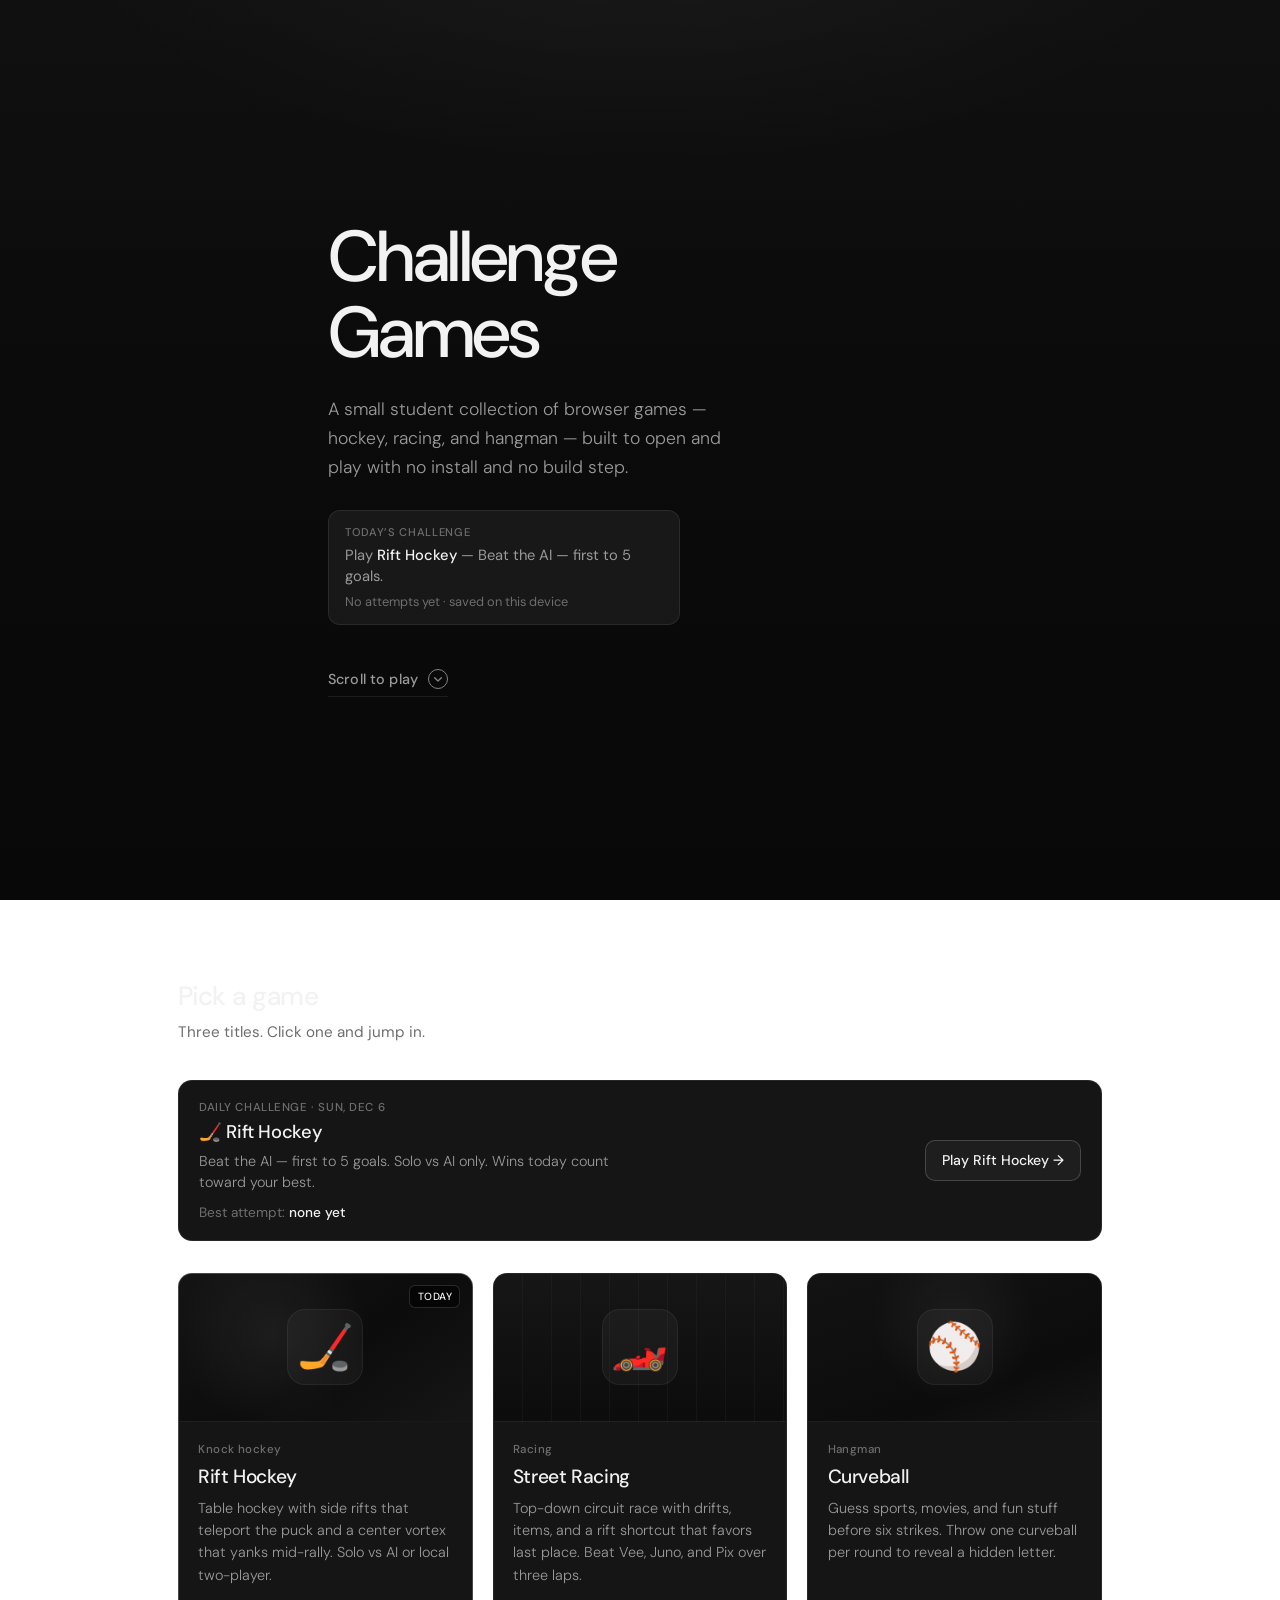
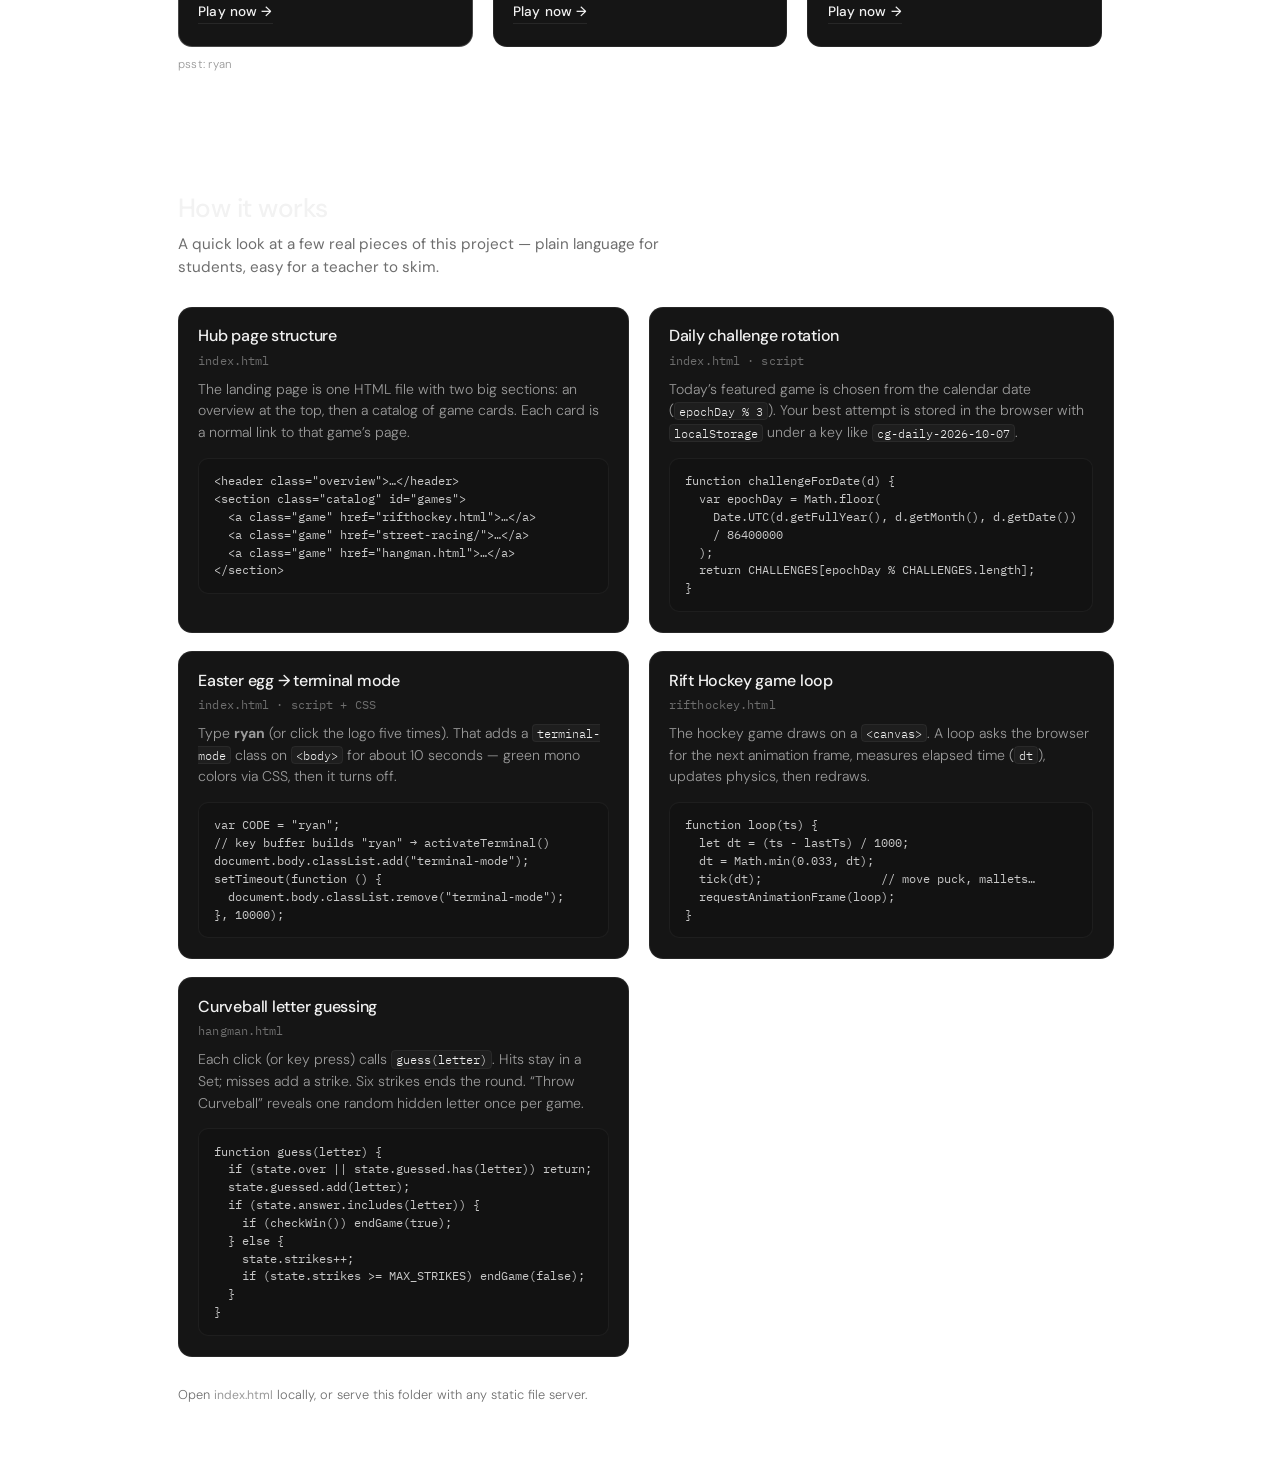
==== commit 99228fd9: "Add How it works code explainer section to the hub. Student-friendly callouts for hub structure, dai" ====
--- a/index.html
+++ b/index.html
@@ -485,6 +485,116 @@
       opacity: 0.72;
     }
 
+    /* —— How it works (code explainers) —— */
+    .how {
+      max-width: 980px;
+      margin: 0 auto;
+      padding: 3.5rem 1.75rem 4.5rem;
+      border-top: 1px solid var(--line-soft);
+      scroll-margin-top: 1.5rem;
+    }
+
+    .how-head {
+      margin-bottom: 1.75rem;
+      animation: rise 0.7s cubic-bezier(0.22, 1, 0.36, 1) both;
+    }
+
+    .how-head h2 {
+      font-family: "DM Sans", sans-serif;
+      font-size: clamp(1.35rem, 3vw, 1.65rem);
+      font-weight: 500;
+      letter-spacing: -0.02em;
+      line-height: 1.2;
+      color: var(--text);
+    }
+
+    .how-head p {
+      margin-top: 0.55rem;
+      max-width: 32rem;
+      color: var(--dim);
+      font-size: 0.95rem;
+      font-weight: 400;
+      line-height: 1.5;
+    }
+
+    .explainers {
+      display: grid;
+      gap: 1.1rem;
+      grid-template-columns: 1fr;
+      animation: rise 0.7s cubic-bezier(0.22, 1, 0.36, 1) 0.05s both;
+    }
+
+    @media (min-width: 740px) {
+      .explainers {
+        grid-template-columns: repeat(2, 1fr);
+        gap: 1.15rem 1.25rem;
+      }
+    }
+
+    .explainer {
+      padding: 1.15rem 1.2rem 1.25rem;
+      background: var(--surface);
+      border: 1px solid var(--line);
+      border-radius: 14px;
+    }
+
+    .explainer h3 {
+      font-size: 1rem;
+      font-weight: 500;
+      letter-spacing: -0.015em;
+      color: var(--text);
+      line-height: 1.3;
+    }
+
+    .explainer .file {
+      display: inline-block;
+      margin-top: 0.35rem;
+      font-family: "IBM Plex Mono", ui-monospace, monospace;
+      font-size: 0.72rem;
+      color: var(--dim);
+      letter-spacing: 0.01em;
+    }
+
+    .explainer p {
+      margin-top: 0.55rem;
+      color: var(--muted);
+      font-size: 0.88rem;
+      line-height: 1.55;
+      font-weight: 300;
+    }
+
+    .explainer p code {
+      font-family: "IBM Plex Mono", ui-monospace, monospace;
+      font-size: 0.82em;
+      color: var(--text);
+      background: rgba(255, 255, 255, 0.04);
+      border: 1px solid var(--line-soft);
+      border-radius: 4px;
+      padding: 0.05em 0.35em;
+    }
+
+    .explainer pre {
+      margin-top: 0.85rem;
+      padding: 0.85rem 0.95rem;
+      background: #121212;
+      border: 1px solid var(--line-soft);
+      border-radius: 10px;
+      overflow-x: auto;
+      -webkit-overflow-scrolling: touch;
+    }
+
+    .explainer pre code {
+      font-family: "IBM Plex Mono", ui-monospace, monospace;
+      font-size: 0.72rem;
+      line-height: 1.55;
+      color: #c8c8c8;
+      white-space: pre;
+    }
+
+    .how .foot {
+      margin-top: 1.75rem;
+    }
+
     /* —— Retro terminal easter egg —— */
     body.terminal-mode {
       --bg: #020802;
@@ -509,8 +619,10 @@
 
     body.terminal-mode .brand,
     body.terminal-mode .catalog-head h2,
+    body.terminal-mode .how-head h2,
     body.terminal-mode .title,
-    body.terminal-mode .daily-panel h3 {
+    body.terminal-mode .daily-panel h3,
+    body.terminal-mode .explainer h3 {
       font-family: "IBM Plex Mono", ui-monospace, monospace;
       letter-spacing: -0.01em;
       text-shadow: 0 0 12px rgba(57, 255, 20, 0.25);
@@ -525,9 +637,21 @@
 
     body.terminal-mode .game,
     body.terminal-mode .daily-panel,
-    body.terminal-mode .daily-chip {
+    body.terminal-mode .daily-chip,
+    body.terminal-mode .explainer {
       border-radius: 2px;
       box-shadow: inset 0 0 0 1px rgba(57, 255, 20, 0.08);
+    }
+
+    body.terminal-mode .explainer pre {
+      border-radius: 2px;
+      background: #031003;
+      border-color: rgba(57, 255, 20, 0.18);
+    }
+
+    body.terminal-mode .explainer pre code,
+    body.terminal-mode .explainer p code {
+      color: #39ff14;
     }
 
     body.terminal-mode .scroll-arrow,
@@ -590,7 +714,7 @@
 
     @media (prefers-reduced-motion: reduce) {
       html { scroll-behavior: auto; }
-      .overview, .catalog-head, .games, .game, .daily-panel { animation: none; transition: none; }
+      .overview, .catalog-head, .how-head, .explainers, .games, .game, .daily-panel { animation: none; transition: none; }
       .scroll-arrow { animation: none; }
       .game:hover .preview-emoji,
       .game:focus-visible .preview-emoji { transform: none; }
@@ -682,8 +806,104 @@
         </a>
       </div>
 
+      <p class="egg-hint" aria-hidden="true">psst: ryan</p>
+    </section>
+
+    <section class="how" id="how-it-works" aria-label="How the code works">
+      <div class="how-head">
+        <h2>How it works</h2>
+        <p>A quick look at a few real pieces of this project — plain language for students, easy for a teacher to skim.</p>
+      </div>
+
+      <div class="explainers">
+        <article class="explainer">
+          <h3>Hub page structure</h3>
+          <span class="file">index.html</span>
+          <p>
+            The landing page is one HTML file with two big sections: an overview at the top,
+            then a catalog of game cards. Each card is a normal link to that game’s page.
+          </p>
+          <pre><code>&lt;header class="overview"&gt;…&lt;/header&gt;
+&lt;section class="catalog" id="games"&gt;
+  &lt;a class="game" href="rifthockey.html"&gt;…&lt;/a&gt;
+  &lt;a class="game" href="street-racing/"&gt;…&lt;/a&gt;
+  &lt;a class="game" href="hangman.html"&gt;…&lt;/a&gt;
+&lt;/section&gt;</code></pre>
+        </article>
+
+        <article class="explainer">
+          <h3>Daily challenge rotation</h3>
+          <span class="file">index.html · script</span>
+          <p>
+            Today’s featured game is chosen from the calendar date
+            (<code>epochDay % 3</code>).
+            Your best attempt is stored in the browser with <code>localStorage</code>
+            under a key like <code>cg-daily-2026-10-07</code>.
+          </p>
+          <pre><code>function challengeForDate(d) {
+  var epochDay = Math.floor(
+    Date.UTC(d.getFullYear(), d.getMonth(), d.getDate())
+    / 86400000
+  );
+  return CHALLENGES[epochDay % CHALLENGES.length];
+}</code></pre>
+        </article>
+
+        <article class="explainer">
+          <h3>Easter egg → terminal mode</h3>
+          <span class="file">index.html · script + CSS</span>
+          <p>
+            Type <strong>ryan</strong> (or click the logo five times). That adds a
+            <code>terminal-mode</code>
+            class on <code>&lt;body&gt;</code>
+            for about 10 seconds — green mono colors via CSS, then it turns off.
+          </p>
+          <pre><code>var CODE = "ryan";
+// key buffer builds "ryan" → activateTerminal()
+document.body.classList.add("terminal-mode");
+setTimeout(function () {
+  document.body.classList.remove("terminal-mode");
+}, 10000);</code></pre>
+        </article>
+
+        <article class="explainer">
+          <h3>Rift Hockey game loop</h3>
+          <span class="file">rifthockey.html</span>
+          <p>
+            The hockey game draws on a <code>&lt;canvas&gt;</code>.
+            A loop asks the browser for the next animation frame, measures elapsed time
+            (<code>dt</code>), updates physics, then redraws.
+          </p>
+          <pre><code>function loop(ts) {
+  let dt = (ts - lastTs) / 1000;
+  dt = Math.min(0.033, dt);
+  tick(dt);                 // move puck, mallets…
+  requestAnimationFrame(loop);
+}</code></pre>
+        </article>
+
+        <article class="explainer">
+          <h3>Curveball letter guessing</h3>
+          <span class="file">hangman.html</span>
+          <p>
+            Each click (or key press) calls <code>guess(letter)</code>.
+            Hits stay in a Set; misses add a strike. Six strikes ends the round.
+            “Throw Curveball” reveals one random hidden letter once per game.
+          </p>
+          <pre><code>function guess(letter) {
+  if (state.over || state.guessed.has(letter)) return;
+  state.guessed.add(letter);
+  if (state.answer.includes(letter)) {
+    if (checkWin()) endGame(true);
+  } else {
+    state.strikes++;
+    if (state.strikes >= MAX_STRIKES) endGame(false);
+  }
+}</code></pre>
+        </article>
+      </div>
+
       <p class="foot">Open <code>index.html</code> locally, or serve this folder with any static file server.</p>
-      <p class="egg-hint" aria-hidden="true">psst: ryan</p>
     </section>
   </main>
 
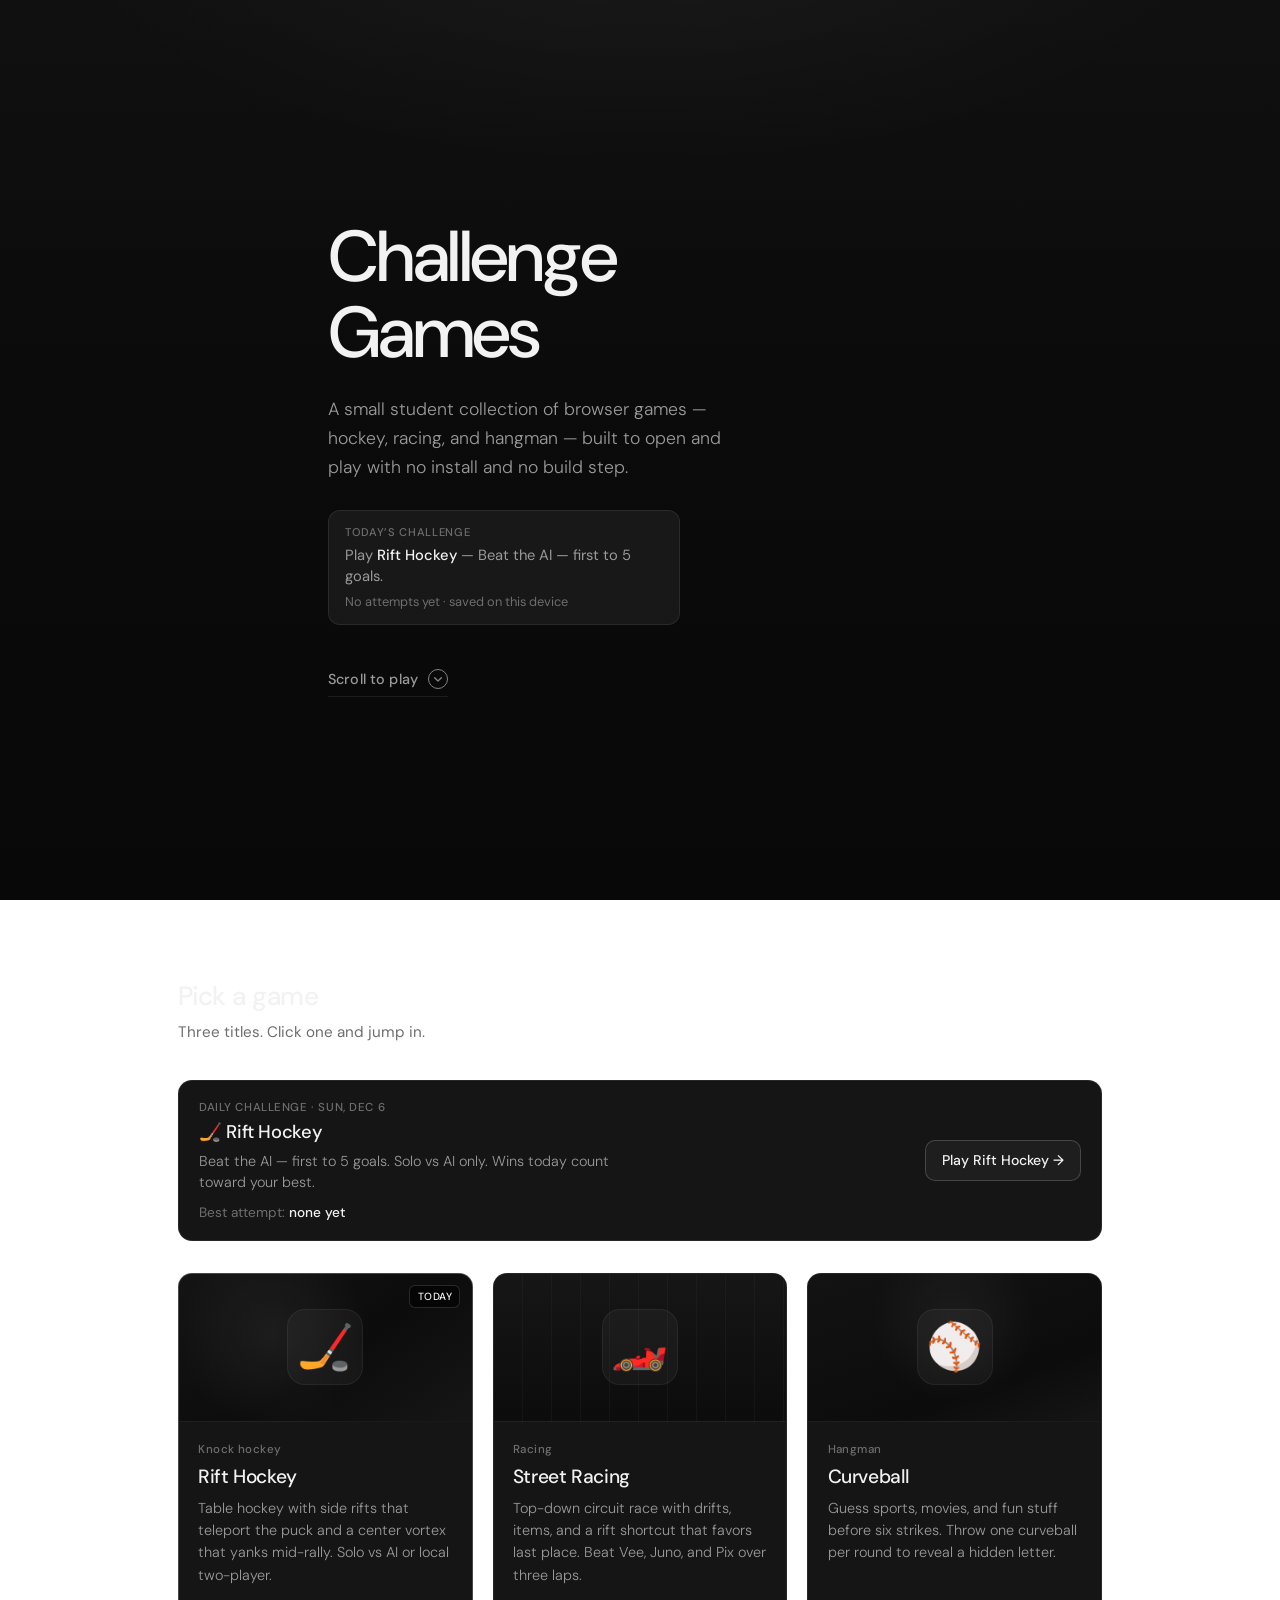
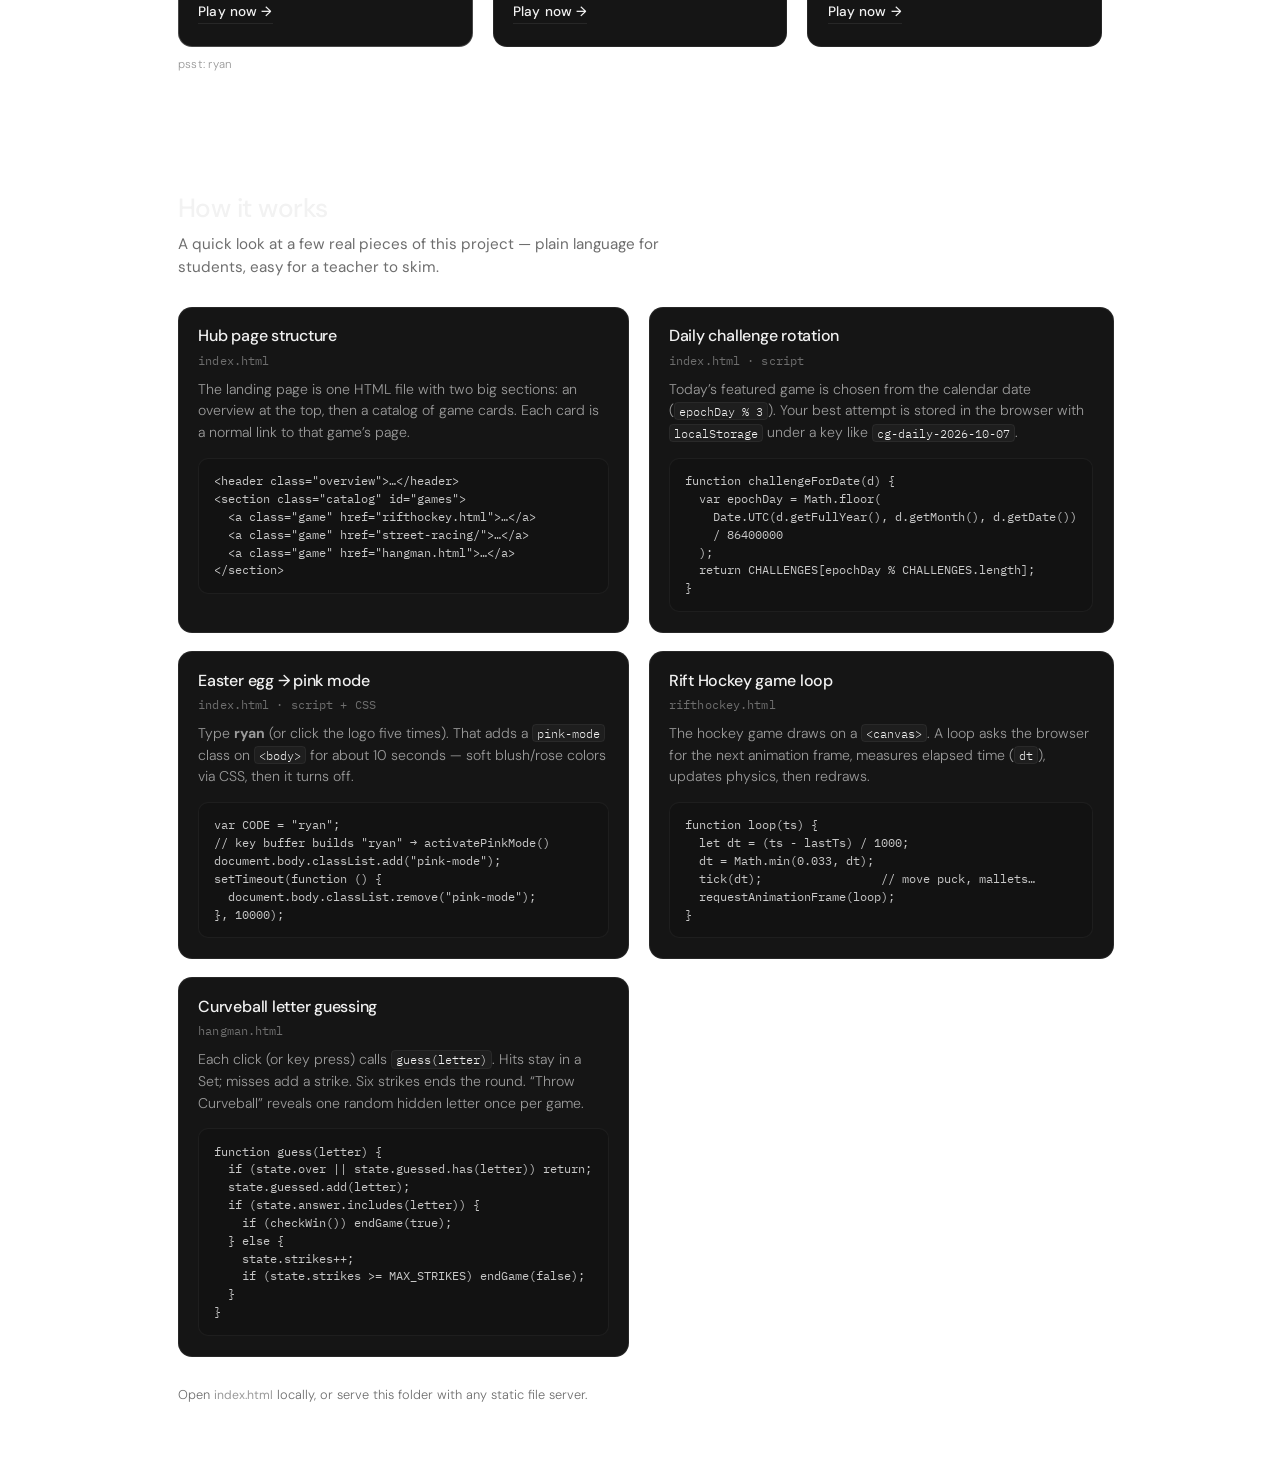
==== commit 177dc0fb: "Restyle hub easter egg as soft pink mode. Replace the neon green terminal look with blush/rose color" ====
--- a/index.html
+++ b/index.html
@@ -595,104 +595,103 @@
       margin-top: 1.75rem;
     }
 
-    /* —— Retro terminal easter egg —— */
-    body.terminal-mode {
-      --bg: #020802;
-      --surface: #041204;
-      --surface-2: #071a07;
-      --text: #39ff14;
-      --muted: #2ec20a;
-      --dim: #1f8a08;
-      --line: rgba(57, 255, 20, 0.28);
-      --line-soft: rgba(57, 255, 20, 0.12);
-      --accent-soft: rgba(57, 255, 20, 0.06);
-      font-family: "IBM Plex Mono", ui-monospace, monospace;
+    /* —— Soft pink easter egg —— */
+    body.pink-mode {
+      --bg: #fce8ef;
+      --surface: #fff5f8;
+      --surface-2: #f7d9e4;
+      --text: #5a3344;
+      --muted: #9a6b7c;
+      --dim: #b88999;
+      --line: rgba(214, 130, 158, 0.35);
+      --line-soft: rgba(214, 130, 158, 0.16);
+      --accent-soft: rgba(232, 160, 184, 0.22);
       background:
-        repeating-linear-gradient(
-          0deg,
-          transparent 0 2px,
-          rgba(0, 0, 0, 0.12) 2px 3px
-        ),
-        radial-gradient(ellipse 70% 40% at 50% 0%, rgba(57, 255, 20, 0.08), transparent 55%),
-        #020802;
-    }
-
-    body.terminal-mode .brand,
-    body.terminal-mode .catalog-head h2,
-    body.terminal-mode .how-head h2,
-    body.terminal-mode .title,
-    body.terminal-mode .daily-panel h3,
-    body.terminal-mode .explainer h3 {
-      font-family: "IBM Plex Mono", ui-monospace, monospace;
-      letter-spacing: -0.01em;
-      text-shadow: 0 0 12px rgba(57, 255, 20, 0.25);
-    }
-
-    body.terminal-mode .preview-emoji {
-      border-radius: 2px;
-      border-color: rgba(57, 255, 20, 0.35);
-      background: rgba(57, 255, 20, 0.05);
-      filter: grayscale(1) brightness(1.35) contrast(1.1);
-    }
-
-    body.terminal-mode .game,
-    body.terminal-mode .daily-panel,
-    body.terminal-mode .daily-chip,
-    body.terminal-mode .explainer {
-      border-radius: 2px;
-      box-shadow: inset 0 0 0 1px rgba(57, 255, 20, 0.08);
-    }
-
-    body.terminal-mode .explainer pre {
-      border-radius: 2px;
-      background: #031003;
-      border-color: rgba(57, 255, 20, 0.18);
-    }
-
-    body.terminal-mode .explainer pre code,
-    body.terminal-mode .explainer p code {
-      color: #39ff14;
-    }
-
-    body.terminal-mode .scroll-arrow,
-    body.terminal-mode .daily-play {
-      border-radius: 2px;
-    }
-
-    body.terminal-mode::after {
+        radial-gradient(ellipse 70% 45% at 20% 0%, rgba(255, 182, 206, 0.55), transparent 55%),
+        radial-gradient(ellipse 60% 40% at 90% 20%, rgba(244, 166, 190, 0.4), transparent 50%),
+        linear-gradient(180deg, #fff0f5 0%, #fce8ef 45%, #f5d0dc 100%);
+    }
+
+    body.pink-mode .brand,
+    body.pink-mode .catalog-head h2,
+    body.pink-mode .how-head h2,
+    body.pink-mode .title,
+    body.pink-mode .daily-panel h3,
+    body.pink-mode .explainer h3 {
+      color: #7a4058;
+      text-shadow: 0 1px 0 rgba(255, 255, 255, 0.55);
+    }
+
+    body.pink-mode .preview-emoji {
+      border-radius: 18px;
+      border-color: rgba(214, 130, 158, 0.4);
+      background: rgba(255, 220, 232, 0.85);
+      filter: none;
+    }
+
+    body.pink-mode .game,
+    body.pink-mode .daily-panel,
+    body.pink-mode .daily-chip,
+    body.pink-mode .explainer {
+      border-radius: 16px;
+      background: rgba(255, 250, 252, 0.82);
+      box-shadow: 0 8px 28px rgba(180, 100, 130, 0.1);
+    }
+
+    body.pink-mode .explainer pre {
+      border-radius: 12px;
+      background: #fbe0ea;
+      border-color: rgba(214, 130, 158, 0.28);
+    }
+
+    body.pink-mode .explainer pre code,
+    body.pink-mode .explainer p code {
+      color: #8a4560;
+    }
+
+    body.pink-mode .scroll-arrow,
+    body.pink-mode .daily-play {
+      border-radius: 999px;
+      background: rgba(232, 160, 184, 0.35);
+      border-color: rgba(214, 130, 158, 0.4);
+      color: #5a3344;
+    }
+
+    body.pink-mode::after {
       content: "";
       pointer-events: none;
       position: fixed;
       inset: 0;
       z-index: 40;
-      background: linear-gradient(
-        rgba(18, 16, 16, 0) 50%,
-        rgba(0, 0, 0, 0.08) 50%
-      );
-      background-size: 100% 3px;
-      opacity: 0.35;
-      animation: crt-flicker 2.8s steps(2) infinite;
-    }
-
-    .terminal-toast {
+      background:
+        radial-gradient(ellipse 80% 50% at 50% 110%, rgba(255, 170, 198, 0.28), transparent 55%),
+        radial-gradient(ellipse 50% 35% at 10% 80%, rgba(255, 200, 220, 0.2), transparent 50%);
+      opacity: 0.85;
+      animation: blush-pulse 3.2s ease-in-out infinite;
+    }
+
+    .pink-toast {
       position: fixed;
       left: 1rem;
       bottom: 1rem;
       z-index: 50;
-      font-family: "IBM Plex Mono", ui-monospace, monospace;
+      font-family: "DM Sans", sans-serif;
       font-size: 0.78rem;
-      color: #39ff14;
-      background: rgba(0, 12, 0, 0.92);
-      border: 1px solid rgba(57, 255, 20, 0.4);
-      padding: 0.55rem 0.75rem;
-      border-radius: 2px;
+      font-weight: 500;
+      letter-spacing: 0.04em;
+      color: #7a4058;
+      background: rgba(255, 245, 249, 0.95);
+      border: 1px solid rgba(214, 130, 158, 0.45);
+      padding: 0.55rem 0.85rem;
+      border-radius: 999px;
       opacity: 0;
       pointer-events: none;
       transform: translateY(6px);
       transition: opacity 0.25s ease, transform 0.25s ease;
-    }
-
-    .terminal-toast.show {
+      box-shadow: 0 6px 20px rgba(180, 100, 130, 0.12);
+    }
+
+    .pink-toast.show {
       opacity: 1;
       transform: translateY(0);
     }
@@ -707,9 +706,9 @@
       50% { transform: translateY(4px); }
     }
 
-    @keyframes crt-flicker {
-      0%, 100% { opacity: 0.28; }
-      50% { opacity: 0.4; }
+    @keyframes blush-pulse {
+      0%, 100% { opacity: 0.7; }
+      50% { opacity: 0.95; }
     }
 
     @media (prefers-reduced-motion: reduce) {
@@ -719,8 +718,8 @@
       .game:hover .preview-emoji,
       .game:focus-visible .preview-emoji { transform: none; }
       body { transition: none; }
-      body.terminal-mode::after { animation: none; opacity: 0.2; }
-      .terminal-toast { transition: none; transform: none; }
+      body.pink-mode::after { animation: none; opacity: 0.75; }
+      .pink-toast { transition: none; transform: none; }
     }
   </style>
 </head>
@@ -850,19 +849,19 @@
         </article>
 
         <article class="explainer">
-          <h3>Easter egg → terminal mode</h3>
+          <h3>Easter egg → pink mode</h3>
           <span class="file">index.html · script + CSS</span>
           <p>
             Type <strong>ryan</strong> (or click the logo five times). That adds a
-            <code>terminal-mode</code>
+            <code>pink-mode</code>
             class on <code>&lt;body&gt;</code>
-            for about 10 seconds — green mono colors via CSS, then it turns off.
+            for about 10 seconds — soft blush/rose colors via CSS, then it turns off.
           </p>
           <pre><code>var CODE = "ryan";
-// key buffer builds "ryan" → activateTerminal()
-document.body.classList.add("terminal-mode");
+// key buffer builds "ryan" → activatePinkMode()
+document.body.classList.add("pink-mode");
 setTimeout(function () {
-  document.body.classList.remove("terminal-mode");
+  document.body.classList.remove("pink-mode");
 }, 10000);</code></pre>
         </article>
 
@@ -907,7 +906,7 @@
     </section>
   </main>
 
-  <div class="terminal-toast" id="terminal-toast" role="status" aria-live="polite">TERMINAL MODE // 10s</div>
+  <div class="pink-toast" id="pink-toast" role="status" aria-live="polite">PINK MODE // 10s</div>
 
   <script>
     (function () {
@@ -1027,18 +1026,18 @@
       var brandClicks = 0;
       var brandTimer = null;
       var eggTimer = null;
-      var toast = document.getElementById("terminal-toast");
+      var toast = document.getElementById("pink-toast");
       var brand = document.getElementById("brand");
       var reduceMotion = window.matchMedia("(prefers-reduced-motion: reduce)").matches;
 
-      function activateTerminal() {
-        if (document.body.classList.contains("terminal-mode")) return;
-        document.body.classList.add("terminal-mode");
-        toast.textContent = reduceMotion ? "TERMINAL MODE" : "TERMINAL MODE // 10s";
+      function activatePinkMode() {
+        if (document.body.classList.contains("pink-mode")) return;
+        document.body.classList.add("pink-mode");
+        toast.textContent = reduceMotion ? "PINK MODE" : "PINK MODE // 10s";
         toast.classList.add("show");
         clearTimeout(eggTimer);
         eggTimer = setTimeout(function () {
-          document.body.classList.remove("terminal-mode");
+          document.body.classList.remove("pink-mode");
           toast.classList.remove("show");
         }, reduceMotion ? 8000 : 10000);
       }
@@ -1063,7 +1062,7 @@
         brandTimer = setTimeout(function () { brandClicks = 0; }, 900);
         if (brandClicks >= 5) {
           brandClicks = 0;
-          activateTerminal();
+          activatePinkMode();
         }
       });
 
@@ -1096,7 +1095,7 @@
           buffer = next;
           if (buffer === CODE) {
             resetBuffer();
-            activateTerminal();
+            activatePinkMode();
           }
         } else if (CODE.charAt(0) === ch) {
           buffer = ch;
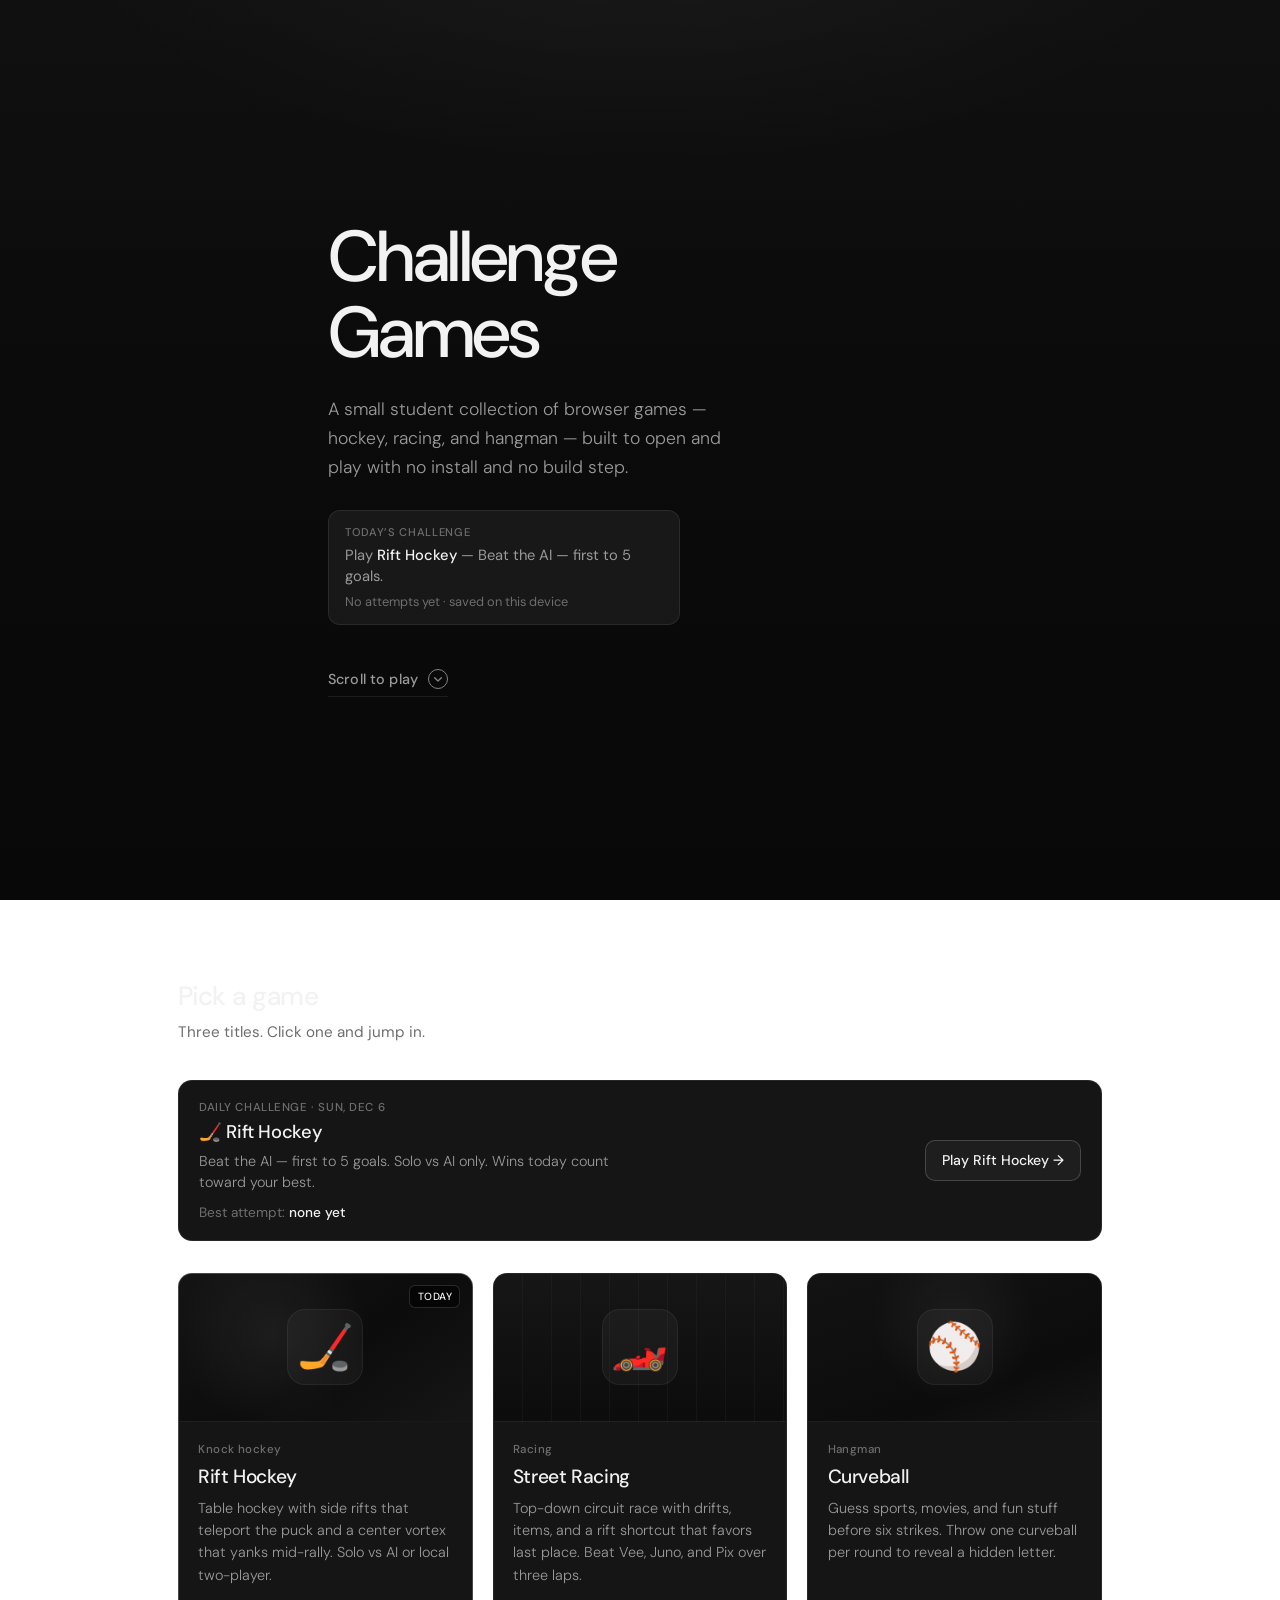
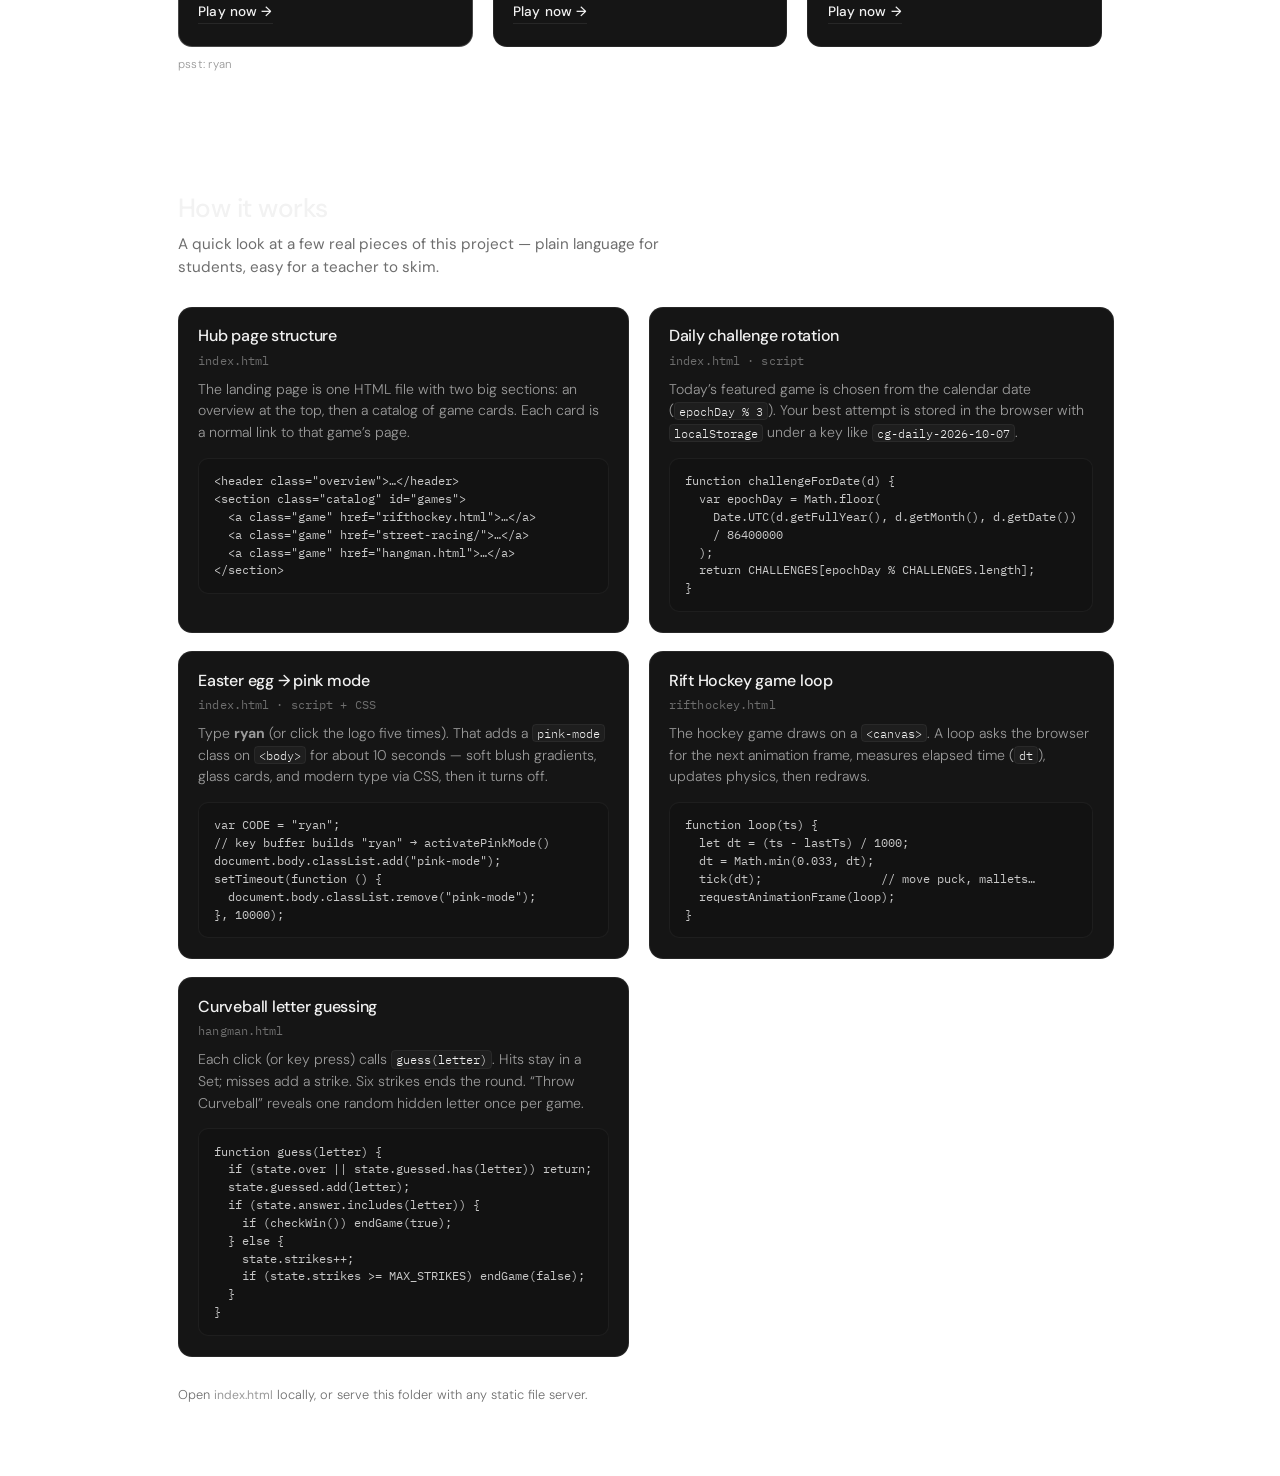
==== commit a3057bd7: "Polish pink easter egg into a soft aesthetic mode. Layer blush/rose gradients, frosted glass cards, " ====
--- a/index.html
+++ b/index.html
@@ -7,7 +7,7 @@
   <meta name="description" content="A student game collection hub for Rift Hockey, Street Racing, and Curveball — open a game and play in your browser." />
   <link rel="preconnect" href="https://fonts.googleapis.com" />
   <link rel="preconnect" href="https://fonts.gstatic.com" crossorigin />
-  <link href="https://fonts.googleapis.com/css2?family=DM+Sans:opsz,wght@9..40,300;9..40,400;9..40,500;9..40,600&family=IBM+Plex+Mono:wght@400;500&display=swap" rel="stylesheet" />
+  <link href="https://fonts.googleapis.com/css2?family=DM+Sans:opsz,wght@9..40,300;9..40,400;9..40,500;9..40,600&family=IBM+Plex+Mono:wght@400;500&family=Outfit:wght@300;400;500;600&display=swap" rel="stylesheet" />
   <style>
     :root {
       --bg: #0b0b0b;
@@ -595,53 +595,92 @@
       margin-top: 1.75rem;
     }
 
-    /* —— Soft pink easter egg —— */
+    /* —— Soft pink aesthetic easter egg —— */
     body.pink-mode {
-      --bg: #fce8ef;
-      --surface: #fff5f8;
-      --surface-2: #f7d9e4;
-      --text: #5a3344;
-      --muted: #9a6b7c;
-      --dim: #b88999;
-      --line: rgba(214, 130, 158, 0.35);
-      --line-soft: rgba(214, 130, 158, 0.16);
-      --accent-soft: rgba(232, 160, 184, 0.22);
+      --bg: #f8e4ec;
+      --surface: rgba(255, 250, 252, 0.72);
+      --surface-2: rgba(255, 228, 238, 0.88);
+      --text: #4f2f3d;
+      --muted: #8f6576;
+      --dim: #b48a9b;
+      --line: rgba(214, 130, 158, 0.28);
+      --line-soft: rgba(255, 255, 255, 0.45);
+      --accent-soft: rgba(255, 180, 205, 0.35);
+      font-family: "Outfit", "DM Sans", sans-serif;
       background:
-        radial-gradient(ellipse 70% 45% at 20% 0%, rgba(255, 182, 206, 0.55), transparent 55%),
-        radial-gradient(ellipse 60% 40% at 90% 20%, rgba(244, 166, 190, 0.4), transparent 50%),
-        linear-gradient(180deg, #fff0f5 0%, #fce8ef 45%, #f5d0dc 100%);
-    }
-
-    body.pink-mode .brand,
+        radial-gradient(ellipse 55% 42% at 12% 8%, rgba(255, 196, 214, 0.9), transparent 58%),
+        radial-gradient(ellipse 48% 38% at 88% 12%, rgba(255, 168, 198, 0.55), transparent 52%),
+        radial-gradient(ellipse 42% 36% at 70% 78%, rgba(244, 170, 200, 0.45), transparent 55%),
+        radial-gradient(ellipse 50% 40% at 18% 72%, rgba(255, 214, 228, 0.7), transparent 58%),
+        linear-gradient(165deg, #fff6fa 0%, #fce4ee 38%, #f3c9da 72%, #eeb8cc 100%);
+      background-attachment: fixed;
+    }
+
+    body.pink-mode .brand {
+      font-family: "Outfit", "DM Sans", sans-serif;
+      font-weight: 500;
+      letter-spacing: -0.045em;
+      color: #6b3a4f;
+      text-shadow:
+        0 1px 0 rgba(255, 255, 255, 0.65),
+        0 12px 40px rgba(214, 120, 155, 0.28);
+    }
+
     body.pink-mode .catalog-head h2,
     body.pink-mode .how-head h2,
     body.pink-mode .title,
     body.pink-mode .daily-panel h3,
     body.pink-mode .explainer h3 {
-      color: #7a4058;
-      text-shadow: 0 1px 0 rgba(255, 255, 255, 0.55);
+      font-family: "Outfit", "DM Sans", sans-serif;
+      font-weight: 500;
+      letter-spacing: -0.025em;
+      color: #6b3a4f;
+    }
+
+    body.pink-mode .lede,
+    body.pink-mode .desc,
+    body.pink-mode .blurb,
+    body.pink-mode .catalog-head p,
+    body.pink-mode .how-head p,
+    body.pink-mode .explainer p {
+      color: var(--muted);
+      font-weight: 400;
     }
 
     body.pink-mode .preview-emoji {
-      border-radius: 18px;
-      border-color: rgba(214, 130, 158, 0.4);
-      background: rgba(255, 220, 232, 0.85);
+      border-radius: 22px;
+      border-color: rgba(255, 255, 255, 0.55);
+      background:
+        linear-gradient(145deg, rgba(255, 255, 255, 0.75), rgba(255, 210, 226, 0.55));
+      box-shadow:
+        0 10px 28px rgba(190, 105, 140, 0.14),
+        inset 0 1px 0 rgba(255, 255, 255, 0.7);
       filter: none;
+      backdrop-filter: blur(10px);
+      -webkit-backdrop-filter: blur(10px);
     }
 
     body.pink-mode .game,
     body.pink-mode .daily-panel,
     body.pink-mode .daily-chip,
     body.pink-mode .explainer {
-      border-radius: 16px;
-      background: rgba(255, 250, 252, 0.82);
-      box-shadow: 0 8px 28px rgba(180, 100, 130, 0.1);
+      border-radius: 20px;
+      border-color: rgba(255, 255, 255, 0.55);
+      background:
+        linear-gradient(155deg, rgba(255, 255, 255, 0.62), rgba(255, 236, 244, 0.45));
+      box-shadow:
+        0 14px 40px rgba(170, 90, 125, 0.12),
+        inset 0 1px 0 rgba(255, 255, 255, 0.75);
+      backdrop-filter: blur(16px) saturate(1.15);
+      -webkit-backdrop-filter: blur(16px) saturate(1.15);
     }
 
     body.pink-mode .explainer pre {
-      border-radius: 12px;
-      background: #fbe0ea;
-      border-color: rgba(214, 130, 158, 0.28);
+      border-radius: 14px;
+      background: rgba(255, 228, 238, 0.65);
+      border-color: rgba(214, 130, 158, 0.22);
+      backdrop-filter: blur(8px);
+      -webkit-backdrop-filter: blur(8px);
     }
 
     body.pink-mode .explainer pre code,
@@ -652,9 +691,30 @@
     body.pink-mode .scroll-arrow,
     body.pink-mode .daily-play {
       border-radius: 999px;
-      background: rgba(232, 160, 184, 0.35);
-      border-color: rgba(214, 130, 158, 0.4);
+      background: linear-gradient(135deg, rgba(255, 210, 226, 0.85), rgba(244, 170, 200, 0.55));
+      border-color: rgba(255, 255, 255, 0.55);
       color: #5a3344;
+      box-shadow: 0 6px 18px rgba(190, 105, 140, 0.16);
+      backdrop-filter: blur(8px);
+      -webkit-backdrop-filter: blur(8px);
+    }
+
+    body.pink-mode .cta,
+    body.pink-mode .eyebrow,
+    body.pink-mode .kicker {
+      color: #a06078;
+    }
+
+    body.pink-mode::before {
+      content: "";
+      pointer-events: none;
+      position: fixed;
+      inset: -20% -10%;
+      z-index: 0;
+      background:
+        radial-gradient(circle at 30% 20%, rgba(255, 255, 255, 0.55), transparent 28%),
+        radial-gradient(circle at 78% 35%, rgba(255, 190, 215, 0.35), transparent 32%);
+      animation: blush-drift 7s ease-in-out infinite alternate;
     }
 
     body.pink-mode::after {
@@ -664,10 +724,11 @@
       inset: 0;
       z-index: 40;
       background:
-        radial-gradient(ellipse 80% 50% at 50% 110%, rgba(255, 170, 198, 0.28), transparent 55%),
-        radial-gradient(ellipse 50% 35% at 10% 80%, rgba(255, 200, 220, 0.2), transparent 50%);
-      opacity: 0.85;
-      animation: blush-pulse 3.2s ease-in-out infinite;
+        radial-gradient(ellipse 90% 55% at 50% 115%, rgba(232, 140, 175, 0.28), transparent 55%),
+        radial-gradient(ellipse 45% 35% at 8% 85%, rgba(255, 210, 228, 0.3), transparent 50%),
+        linear-gradient(180deg, rgba(255, 255, 255, 0.08), transparent 30%, rgba(230, 140, 175, 0.08));
+      opacity: 0.9;
+      animation: blush-pulse 3.6s ease-in-out infinite;
     }
 
     .pink-toast {
@@ -675,20 +736,25 @@
       left: 1rem;
       bottom: 1rem;
       z-index: 50;
-      font-family: "DM Sans", sans-serif;
+      font-family: "Outfit", "DM Sans", sans-serif;
       font-size: 0.78rem;
       font-weight: 500;
-      letter-spacing: 0.04em;
-      color: #7a4058;
-      background: rgba(255, 245, 249, 0.95);
-      border: 1px solid rgba(214, 130, 158, 0.45);
-      padding: 0.55rem 0.85rem;
+      letter-spacing: 0.08em;
+      text-transform: uppercase;
+      color: #6b3a4f;
+      background: linear-gradient(135deg, rgba(255, 255, 255, 0.78), rgba(255, 230, 240, 0.7));
+      border: 1px solid rgba(255, 255, 255, 0.65);
+      padding: 0.6rem 1rem;
       border-radius: 999px;
       opacity: 0;
       pointer-events: none;
       transform: translateY(6px);
-      transition: opacity 0.25s ease, transform 0.25s ease;
-      box-shadow: 0 6px 20px rgba(180, 100, 130, 0.12);
+      transition: opacity 0.28s ease, transform 0.28s ease;
+      box-shadow:
+        0 10px 28px rgba(180, 100, 130, 0.16),
+        inset 0 1px 0 rgba(255, 255, 255, 0.8);
+      backdrop-filter: blur(14px) saturate(1.2);
+      -webkit-backdrop-filter: blur(14px) saturate(1.2);
     }
 
     .pink-toast.show {
@@ -707,8 +773,13 @@
     }
 
     @keyframes blush-pulse {
-      0%, 100% { opacity: 0.7; }
-      50% { opacity: 0.95; }
+      0%, 100% { opacity: 0.72; }
+      50% { opacity: 1; }
+    }
+
+    @keyframes blush-drift {
+      from { transform: translate3d(0, 0, 0) scale(1); }
+      to { transform: translate3d(2%, 1.5%, 0) scale(1.04); }
     }
 
     @media (prefers-reduced-motion: reduce) {
@@ -718,7 +789,8 @@
       .game:hover .preview-emoji,
       .game:focus-visible .preview-emoji { transform: none; }
       body { transition: none; }
-      body.pink-mode::after { animation: none; opacity: 0.75; }
+      body.pink-mode::before,
+      body.pink-mode::after { animation: none; opacity: 0.8; }
       .pink-toast { transition: none; transform: none; }
     }
   </style>
@@ -855,7 +927,7 @@
             Type <strong>ryan</strong> (or click the logo five times). That adds a
             <code>pink-mode</code>
             class on <code>&lt;body&gt;</code>
-            for about 10 seconds — soft blush/rose colors via CSS, then it turns off.
+            for about 10 seconds — soft blush gradients, glass cards, and modern type via CSS, then it turns off.
           </p>
           <pre><code>var CODE = "ryan";
 // key buffer builds "ryan" → activatePinkMode()
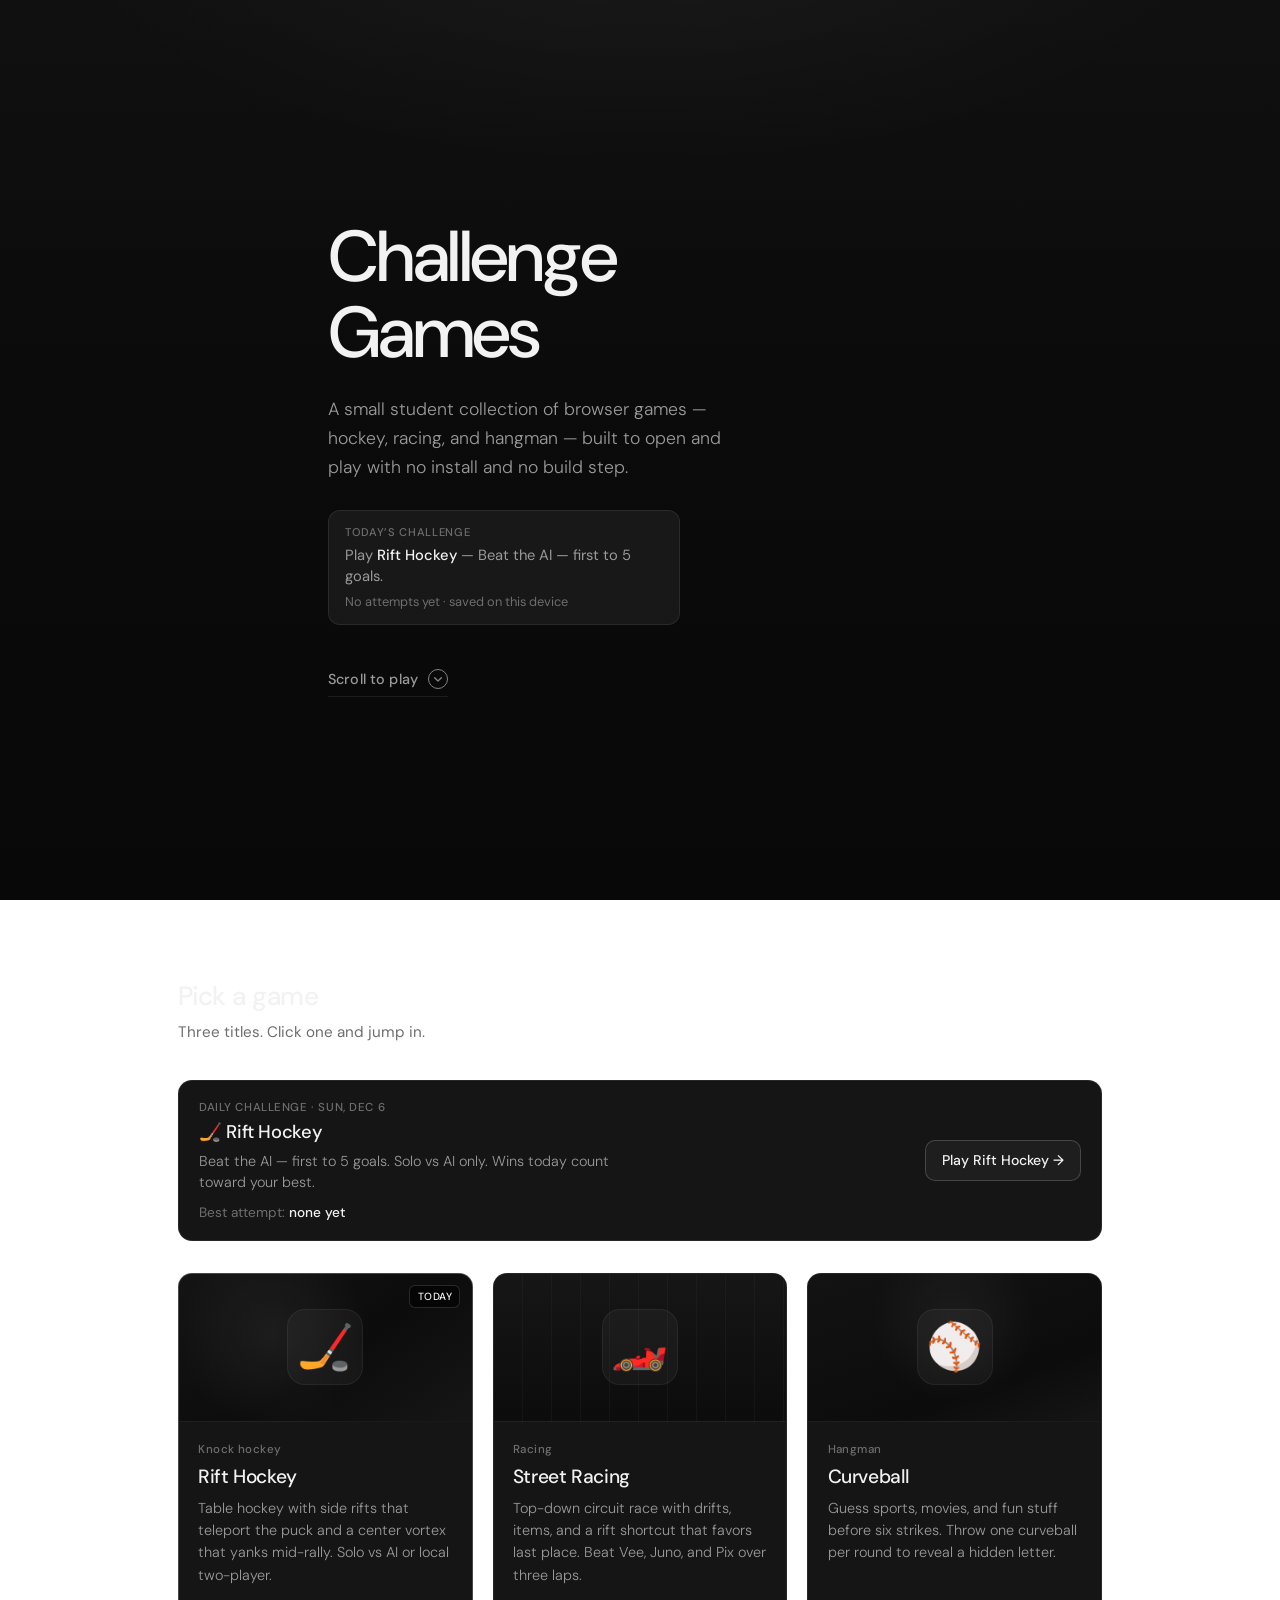
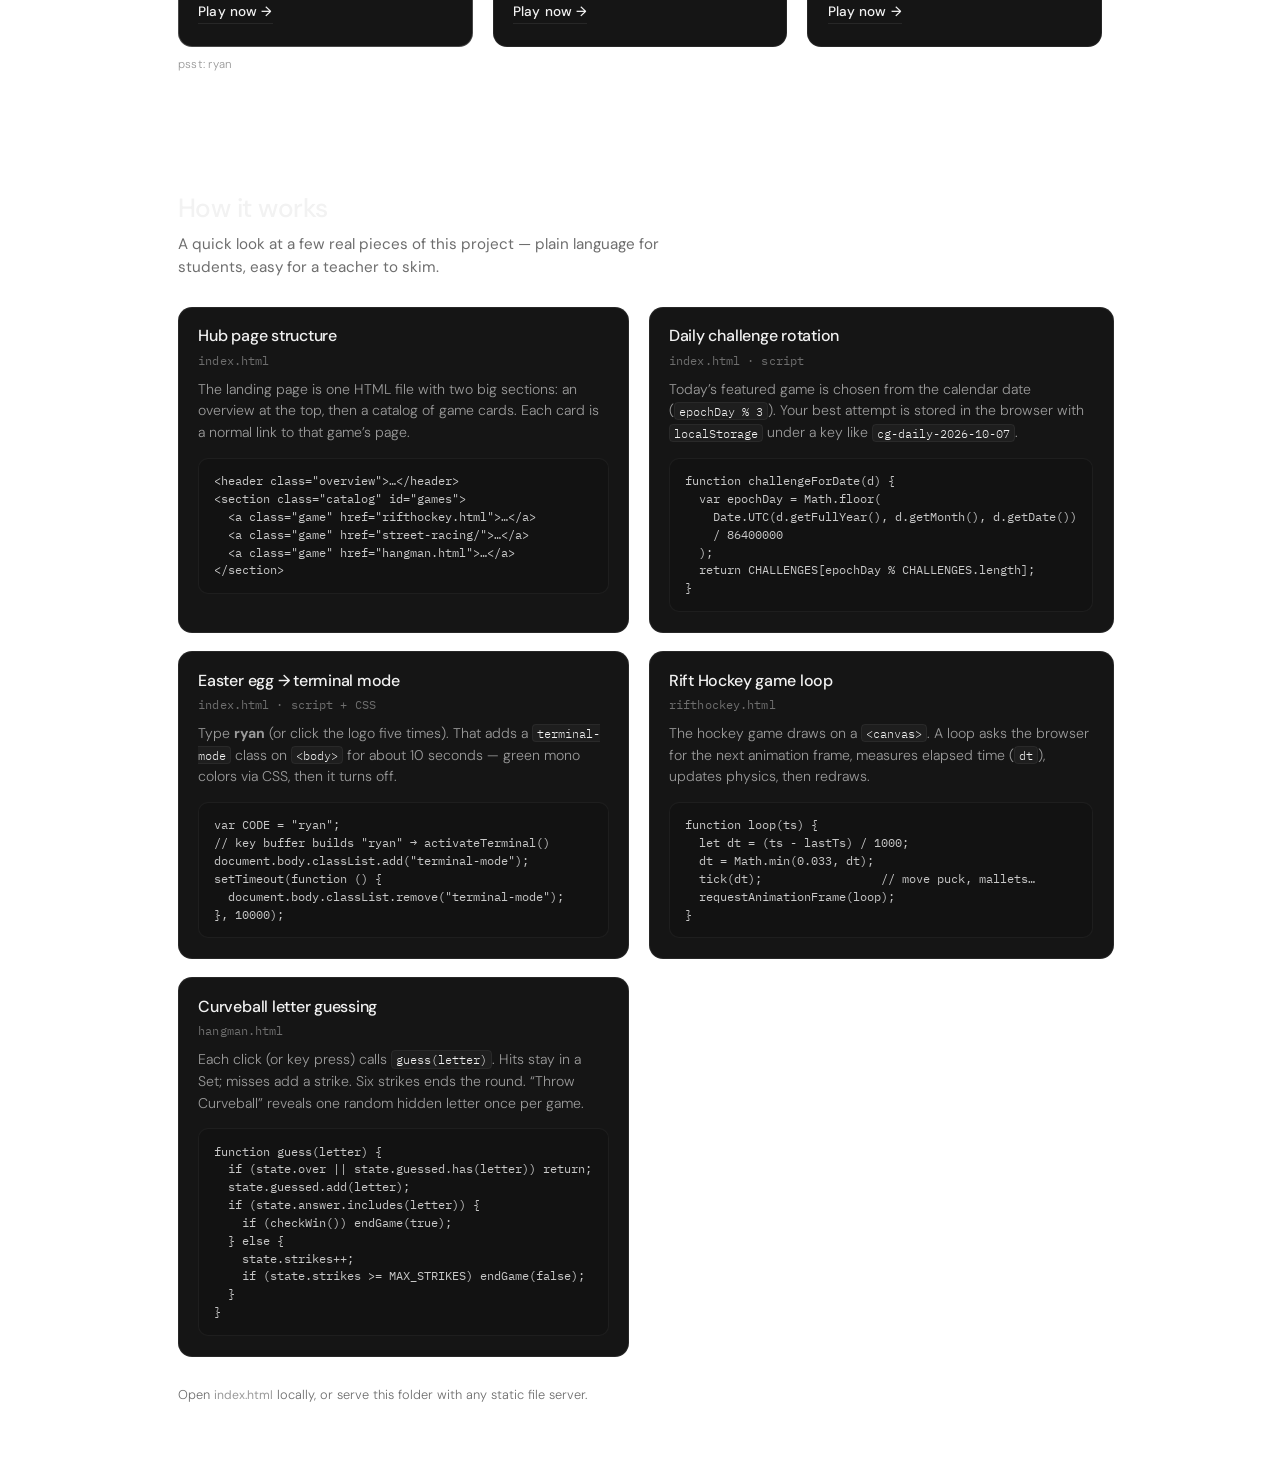
==== commit 71a6aef4: "Restore neon green terminal easter egg on the hub. Revert the soft pink aesthetic mode back to the p" ====
--- a/index.html
+++ b/index.html
@@ -7,7 +7,7 @@
   <meta name="description" content="A student game collection hub for Rift Hockey, Street Racing, and Curveball — open a game and play in your browser." />
   <link rel="preconnect" href="https://fonts.googleapis.com" />
   <link rel="preconnect" href="https://fonts.gstatic.com" crossorigin />
-  <link href="https://fonts.googleapis.com/css2?family=DM+Sans:opsz,wght@9..40,300;9..40,400;9..40,500;9..40,600&family=IBM+Plex+Mono:wght@400;500&family=Outfit:wght@300;400;500;600&display=swap" rel="stylesheet" />
+  <link href="https://fonts.googleapis.com/css2?family=DM+Sans:opsz,wght@9..40,300;9..40,400;9..40,500;9..40,600&family=IBM+Plex+Mono:wght@400;500&display=swap" rel="stylesheet" />
   <style>
     :root {
       --bg: #0b0b0b;
@@ -595,169 +595,104 @@
       margin-top: 1.75rem;
     }
 
-    /* —— Soft pink aesthetic easter egg —— */
-    body.pink-mode {
-      --bg: #f8e4ec;
-      --surface: rgba(255, 250, 252, 0.72);
-      --surface-2: rgba(255, 228, 238, 0.88);
-      --text: #4f2f3d;
-      --muted: #8f6576;
-      --dim: #b48a9b;
-      --line: rgba(214, 130, 158, 0.28);
-      --line-soft: rgba(255, 255, 255, 0.45);
-      --accent-soft: rgba(255, 180, 205, 0.35);
-      font-family: "Outfit", "DM Sans", sans-serif;
+    /* —— Retro terminal easter egg —— */
+    body.terminal-mode {
+      --bg: #020802;
+      --surface: #041204;
+      --surface-2: #071a07;
+      --text: #39ff14;
+      --muted: #2ec20a;
+      --dim: #1f8a08;
+      --line: rgba(57, 255, 20, 0.28);
+      --line-soft: rgba(57, 255, 20, 0.12);
+      --accent-soft: rgba(57, 255, 20, 0.06);
+      font-family: "IBM Plex Mono", ui-monospace, monospace;
       background:
-        radial-gradient(ellipse 55% 42% at 12% 8%, rgba(255, 196, 214, 0.9), transparent 58%),
-        radial-gradient(ellipse 48% 38% at 88% 12%, rgba(255, 168, 198, 0.55), transparent 52%),
-        radial-gradient(ellipse 42% 36% at 70% 78%, rgba(244, 170, 200, 0.45), transparent 55%),
-        radial-gradient(ellipse 50% 40% at 18% 72%, rgba(255, 214, 228, 0.7), transparent 58%),
-        linear-gradient(165deg, #fff6fa 0%, #fce4ee 38%, #f3c9da 72%, #eeb8cc 100%);
-      background-attachment: fixed;
-    }
-
-    body.pink-mode .brand {
-      font-family: "Outfit", "DM Sans", sans-serif;
-      font-weight: 500;
-      letter-spacing: -0.045em;
-      color: #6b3a4f;
-      text-shadow:
-        0 1px 0 rgba(255, 255, 255, 0.65),
-        0 12px 40px rgba(214, 120, 155, 0.28);
-    }
-
-    body.pink-mode .catalog-head h2,
-    body.pink-mode .how-head h2,
-    body.pink-mode .title,
-    body.pink-mode .daily-panel h3,
-    body.pink-mode .explainer h3 {
-      font-family: "Outfit", "DM Sans", sans-serif;
-      font-weight: 500;
-      letter-spacing: -0.025em;
-      color: #6b3a4f;
-    }
-
-    body.pink-mode .lede,
-    body.pink-mode .desc,
-    body.pink-mode .blurb,
-    body.pink-mode .catalog-head p,
-    body.pink-mode .how-head p,
-    body.pink-mode .explainer p {
-      color: var(--muted);
-      font-weight: 400;
-    }
-
-    body.pink-mode .preview-emoji {
-      border-radius: 22px;
-      border-color: rgba(255, 255, 255, 0.55);
-      background:
-        linear-gradient(145deg, rgba(255, 255, 255, 0.75), rgba(255, 210, 226, 0.55));
-      box-shadow:
-        0 10px 28px rgba(190, 105, 140, 0.14),
-        inset 0 1px 0 rgba(255, 255, 255, 0.7);
-      filter: none;
-      backdrop-filter: blur(10px);
-      -webkit-backdrop-filter: blur(10px);
-    }
-
-    body.pink-mode .game,
-    body.pink-mode .daily-panel,
-    body.pink-mode .daily-chip,
-    body.pink-mode .explainer {
-      border-radius: 20px;
-      border-color: rgba(255, 255, 255, 0.55);
-      background:
-        linear-gradient(155deg, rgba(255, 255, 255, 0.62), rgba(255, 236, 244, 0.45));
-      box-shadow:
-        0 14px 40px rgba(170, 90, 125, 0.12),
-        inset 0 1px 0 rgba(255, 255, 255, 0.75);
-      backdrop-filter: blur(16px) saturate(1.15);
-      -webkit-backdrop-filter: blur(16px) saturate(1.15);
-    }
-
-    body.pink-mode .explainer pre {
-      border-radius: 14px;
-      background: rgba(255, 228, 238, 0.65);
-      border-color: rgba(214, 130, 158, 0.22);
-      backdrop-filter: blur(8px);
-      -webkit-backdrop-filter: blur(8px);
-    }
-
-    body.pink-mode .explainer pre code,
-    body.pink-mode .explainer p code {
-      color: #8a4560;
-    }
-
-    body.pink-mode .scroll-arrow,
-    body.pink-mode .daily-play {
-      border-radius: 999px;
-      background: linear-gradient(135deg, rgba(255, 210, 226, 0.85), rgba(244, 170, 200, 0.55));
-      border-color: rgba(255, 255, 255, 0.55);
-      color: #5a3344;
-      box-shadow: 0 6px 18px rgba(190, 105, 140, 0.16);
-      backdrop-filter: blur(8px);
-      -webkit-backdrop-filter: blur(8px);
-    }
-
-    body.pink-mode .cta,
-    body.pink-mode .eyebrow,
-    body.pink-mode .kicker {
-      color: #a06078;
-    }
-
-    body.pink-mode::before {
-      content: "";
-      pointer-events: none;
-      position: fixed;
-      inset: -20% -10%;
-      z-index: 0;
-      background:
-        radial-gradient(circle at 30% 20%, rgba(255, 255, 255, 0.55), transparent 28%),
-        radial-gradient(circle at 78% 35%, rgba(255, 190, 215, 0.35), transparent 32%);
-      animation: blush-drift 7s ease-in-out infinite alternate;
-    }
-
-    body.pink-mode::after {
+        repeating-linear-gradient(
+          0deg,
+          transparent 0 2px,
+          rgba(0, 0, 0, 0.12) 2px 3px
+        ),
+        radial-gradient(ellipse 70% 40% at 50% 0%, rgba(57, 255, 20, 0.08), transparent 55%),
+        #020802;
+    }
+
+    body.terminal-mode .brand,
+    body.terminal-mode .catalog-head h2,
+    body.terminal-mode .how-head h2,
+    body.terminal-mode .title,
+    body.terminal-mode .daily-panel h3,
+    body.terminal-mode .explainer h3 {
+      font-family: "IBM Plex Mono", ui-monospace, monospace;
+      letter-spacing: -0.01em;
+      text-shadow: 0 0 12px rgba(57, 255, 20, 0.25);
+    }
+
+    body.terminal-mode .preview-emoji {
+      border-radius: 2px;
+      border-color: rgba(57, 255, 20, 0.35);
+      background: rgba(57, 255, 20, 0.05);
+      filter: grayscale(1) brightness(1.35) contrast(1.1);
+    }
+
+    body.terminal-mode .game,
+    body.terminal-mode .daily-panel,
+    body.terminal-mode .daily-chip,
+    body.terminal-mode .explainer {
+      border-radius: 2px;
+      box-shadow: inset 0 0 0 1px rgba(57, 255, 20, 0.08);
+    }
+
+    body.terminal-mode .explainer pre {
+      border-radius: 2px;
+      background: #031003;
+      border-color: rgba(57, 255, 20, 0.18);
+    }
+
+    body.terminal-mode .explainer pre code,
+    body.terminal-mode .explainer p code {
+      color: #39ff14;
+    }
+
+    body.terminal-mode .scroll-arrow,
+    body.terminal-mode .daily-play {
+      border-radius: 2px;
+    }
+
+    body.terminal-mode::after {
       content: "";
       pointer-events: none;
       position: fixed;
       inset: 0;
       z-index: 40;
-      background:
-        radial-gradient(ellipse 90% 55% at 50% 115%, rgba(232, 140, 175, 0.28), transparent 55%),
-        radial-gradient(ellipse 45% 35% at 8% 85%, rgba(255, 210, 228, 0.3), transparent 50%),
-        linear-gradient(180deg, rgba(255, 255, 255, 0.08), transparent 30%, rgba(230, 140, 175, 0.08));
-      opacity: 0.9;
-      animation: blush-pulse 3.6s ease-in-out infinite;
-    }
-
-    .pink-toast {
+      background: linear-gradient(
+        rgba(18, 16, 16, 0) 50%,
+        rgba(0, 0, 0, 0.08) 50%
+      );
+      background-size: 100% 3px;
+      opacity: 0.35;
+      animation: crt-flicker 2.8s steps(2) infinite;
+    }
+
+    .terminal-toast {
       position: fixed;
       left: 1rem;
       bottom: 1rem;
       z-index: 50;
-      font-family: "Outfit", "DM Sans", sans-serif;
+      font-family: "IBM Plex Mono", ui-monospace, monospace;
       font-size: 0.78rem;
-      font-weight: 500;
-      letter-spacing: 0.08em;
-      text-transform: uppercase;
-      color: #6b3a4f;
-      background: linear-gradient(135deg, rgba(255, 255, 255, 0.78), rgba(255, 230, 240, 0.7));
-      border: 1px solid rgba(255, 255, 255, 0.65);
-      padding: 0.6rem 1rem;
-      border-radius: 999px;
+      color: #39ff14;
+      background: rgba(0, 12, 0, 0.92);
+      border: 1px solid rgba(57, 255, 20, 0.4);
+      padding: 0.55rem 0.75rem;
+      border-radius: 2px;
       opacity: 0;
       pointer-events: none;
       transform: translateY(6px);
-      transition: opacity 0.28s ease, transform 0.28s ease;
-      box-shadow:
-        0 10px 28px rgba(180, 100, 130, 0.16),
-        inset 0 1px 0 rgba(255, 255, 255, 0.8);
-      backdrop-filter: blur(14px) saturate(1.2);
-      -webkit-backdrop-filter: blur(14px) saturate(1.2);
-    }
-
-    .pink-toast.show {
+      transition: opacity 0.25s ease, transform 0.25s ease;
+    }
+
+    .terminal-toast.show {
       opacity: 1;
       transform: translateY(0);
     }
@@ -772,14 +707,9 @@
       50% { transform: translateY(4px); }
     }
 
-    @keyframes blush-pulse {
-      0%, 100% { opacity: 0.72; }
-      50% { opacity: 1; }
-    }
-
-    @keyframes blush-drift {
-      from { transform: translate3d(0, 0, 0) scale(1); }
-      to { transform: translate3d(2%, 1.5%, 0) scale(1.04); }
+    @keyframes crt-flicker {
+      0%, 100% { opacity: 0.28; }
+      50% { opacity: 0.4; }
     }
 
     @media (prefers-reduced-motion: reduce) {
@@ -789,9 +719,8 @@
       .game:hover .preview-emoji,
       .game:focus-visible .preview-emoji { transform: none; }
       body { transition: none; }
-      body.pink-mode::before,
-      body.pink-mode::after { animation: none; opacity: 0.8; }
-      .pink-toast { transition: none; transform: none; }
+      body.terminal-mode::after { animation: none; opacity: 0.2; }
+      .terminal-toast { transition: none; transform: none; }
     }
   </style>
 </head>
@@ -921,19 +850,19 @@
         </article>
 
         <article class="explainer">
-          <h3>Easter egg → pink mode</h3>
+          <h3>Easter egg → terminal mode</h3>
           <span class="file">index.html · script + CSS</span>
           <p>
             Type <strong>ryan</strong> (or click the logo five times). That adds a
-            <code>pink-mode</code>
+            <code>terminal-mode</code>
             class on <code>&lt;body&gt;</code>
-            for about 10 seconds — soft blush gradients, glass cards, and modern type via CSS, then it turns off.
+            for about 10 seconds — green mono colors via CSS, then it turns off.
           </p>
           <pre><code>var CODE = "ryan";
-// key buffer builds "ryan" → activatePinkMode()
-document.body.classList.add("pink-mode");
+// key buffer builds "ryan" → activateTerminal()
+document.body.classList.add("terminal-mode");
 setTimeout(function () {
-  document.body.classList.remove("pink-mode");
+  document.body.classList.remove("terminal-mode");
 }, 10000);</code></pre>
         </article>
 
@@ -978,7 +907,7 @@
     </section>
   </main>
 
-  <div class="pink-toast" id="pink-toast" role="status" aria-live="polite">PINK MODE // 10s</div>
+  <div class="terminal-toast" id="terminal-toast" role="status" aria-live="polite">TERMINAL MODE // 10s</div>
 
   <script>
     (function () {
@@ -1098,18 +1027,18 @@
       var brandClicks = 0;
       var brandTimer = null;
       var eggTimer = null;
-      var toast = document.getElementById("pink-toast");
+      var toast = document.getElementById("terminal-toast");
       var brand = document.getElementById("brand");
       var reduceMotion = window.matchMedia("(prefers-reduced-motion: reduce)").matches;
 
-      function activatePinkMode() {
-        if (document.body.classList.contains("pink-mode")) return;
-        document.body.classList.add("pink-mode");
-        toast.textContent = reduceMotion ? "PINK MODE" : "PINK MODE // 10s";
+      function activateTerminal() {
+        if (document.body.classList.contains("terminal-mode")) return;
+        document.body.classList.add("terminal-mode");
+        toast.textContent = reduceMotion ? "TERMINAL MODE" : "TERMINAL MODE // 10s";
         toast.classList.add("show");
         clearTimeout(eggTimer);
         eggTimer = setTimeout(function () {
-          document.body.classList.remove("pink-mode");
+          document.body.classList.remove("terminal-mode");
           toast.classList.remove("show");
         }, reduceMotion ? 8000 : 10000);
       }
@@ -1134,7 +1063,7 @@
         brandTimer = setTimeout(function () { brandClicks = 0; }, 900);
         if (brandClicks >= 5) {
           brandClicks = 0;
-          activatePinkMode();
+          activateTerminal();
         }
       });
 
@@ -1167,7 +1096,7 @@
           buffer = next;
           if (buffer === CODE) {
             resetBuffer();
-            activatePinkMode();
+            activateTerminal();
           }
         } else if (CODE.charAt(0) === ch) {
           buffer = ch;
